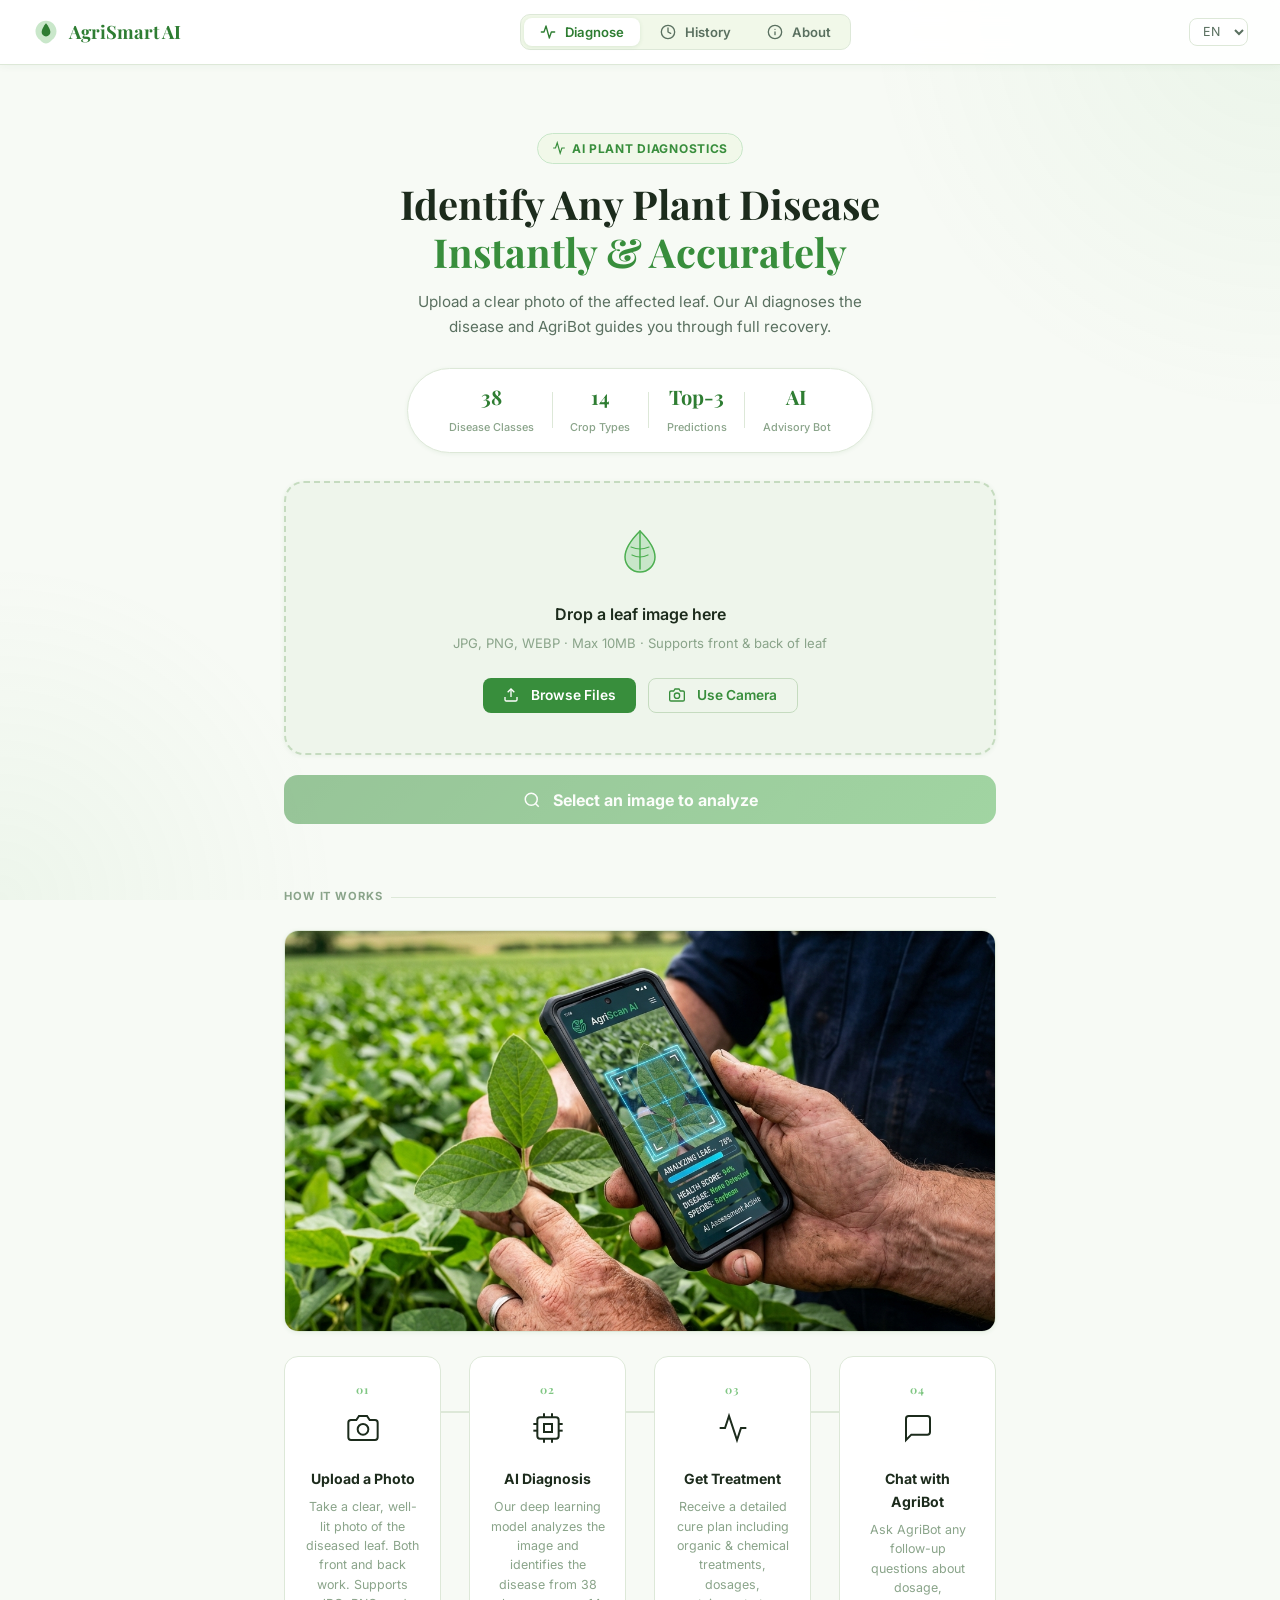
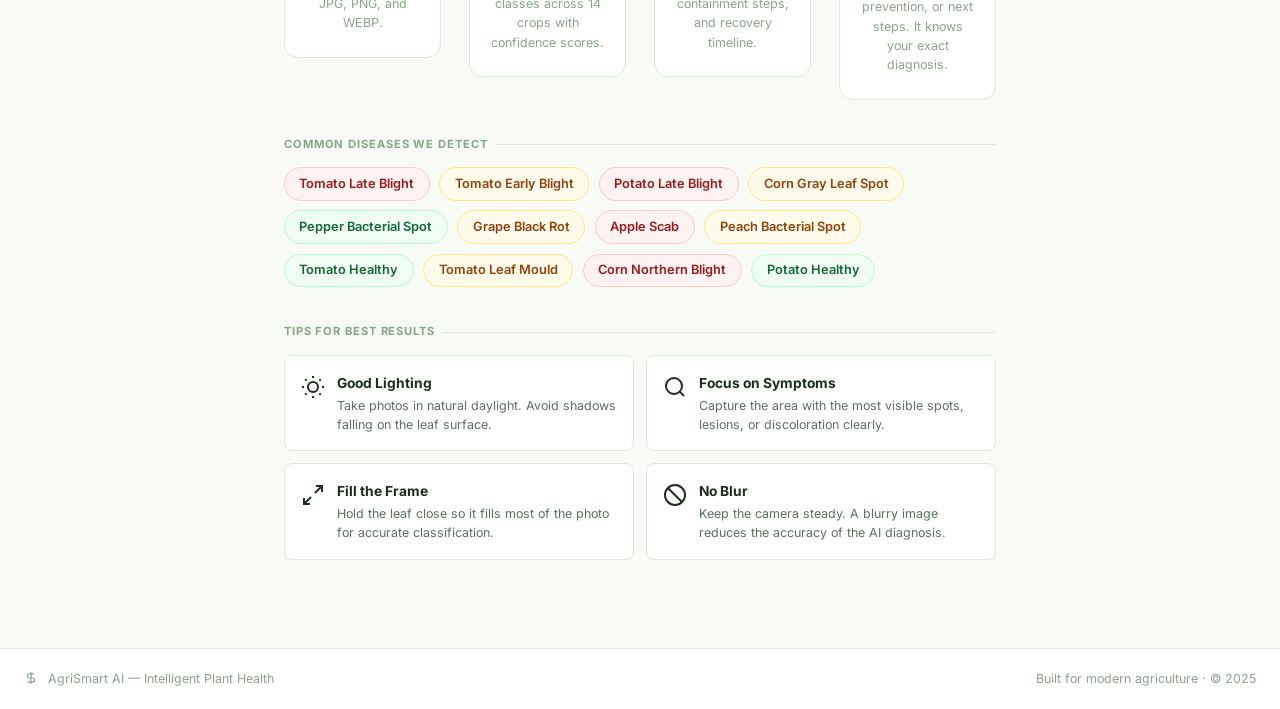
==== frontend/index.html @ 064ee5b6 "feat: migrate AI provider to Groq and restructure backend" ====
<!DOCTYPE html>
<!-- AgriSmart AI v4.0 - Enterprise Edition -->
<html lang="en">
<head>
    <meta charset="UTF-8">
    <meta name="viewport" content="width=device-width, initial-scale=1.0">
    <title>AgriSmart AI — Plant Disease Detection</title>
    <meta name="description" content="AI-powered plant disease detection. Upload a leaf image to instantly identify diseases and get expert treatment advice from AgriBot.">
    <link rel="preconnect" href="https://fonts.googleapis.com">
    <link href="https://fonts.googleapis.com/css2?family=Inter:wght@300;400;500;600;700;800&family=Playfair+Display:wght@600;700;800&display=swap" rel="stylesheet">
    <link rel="stylesheet" href="css/style.css">
</head>
<body>

<!-- NAVBAR -->
<nav class="navbar">
    <a href="#" class="nav-logo">
        <svg width="28" height="28" viewBox="0 0 32 32" fill="none"><path d="M16 3C9.4 3 4 8.4 4 15c0 4.2 2.1 7.9 5.3 10.2C10.5 26.3 12.1 29 16 29s5.5-2.7 6.7-3.8C25.9 22.9 28 19.2 28 15c0-6.6-5.4-12-12-12z" fill="#4caf50" opacity=".3"/><path d="M16 6c-2.5 3-5 7-5 10a5 5 0 0 0 10 0c0-3-2.5-7-5-10z" fill="#2e7d32"/></svg>
        <span>AgriSmart AI</span>
    </a>
    <div class="nav-tabs">
        <button class="nav-tab active" data-tab="diagnose">
            <svg width="16" height="16" viewBox="0 0 24 24" fill="none" stroke="currentColor" stroke-width="2" stroke-linecap="round" stroke-linejoin="round"><path d="M2 12h4l3-9 5 18 3-9h5"/></svg>
            Diagnose
        </button>
        <button class="nav-tab" data-tab="history">
            <svg width="16" height="16" viewBox="0 0 24 24" fill="none" stroke="currentColor" stroke-width="2" stroke-linecap="round" stroke-linejoin="round"><circle cx="12" cy="12" r="10"/><polyline points="12 6 12 12 16 14"/></svg>
            History
        </button>
        <button class="nav-tab" data-tab="about">
            <svg width="16" height="16" viewBox="0 0 24 24" fill="none" stroke="currentColor" stroke-width="2" stroke-linecap="round" stroke-linejoin="round"><circle cx="12" cy="12" r="10"/><line x1="12" y1="16" x2="12" y2="12"/><line x1="12" y1="8" x2="12.01" y2="8"/></svg>
            About
        </button>
    </div>
    <div class="nav-right">
        <select id="languageSelect" class="lang-select" title="Language">
            <option value="en">EN</option>
            <option value="hi">HI</option>
            <option value="mr">MR</option>
            <option value="ta">TA</option>
            <option value="te">TE</option>
            <option value="kn">KN</option>
            <option value="gu">GU</option>
        </select>
    </div>
</nav>

<!-- CRITICAL ALERT BANNER -->
<div class="critical-banner" id="urgentBanner" style="display:none;">
    <div class="critical-banner-inner">
        <svg class="critical-icon" width="20" height="20" viewBox="0 0 24 24" fill="none" stroke="currentColor" stroke-width="2"><path d="M10.29 3.86L1.82 18a2 2 0 0 0 1.71 3h16.94a2 2 0 0 0 1.71-3L13.71 3.86a2 2 0 0 0-3.42 0z"/><line x1="12" y1="9" x2="12" y2="13"/><line x1="12" y1="17" x2="12.01" y2="17"/></svg>
        <div>
            <strong>Critical Disease Detected</strong>
            <span id="urgentBannerText">Immediate action required within 24–48 hours.</span>
        </div>
        <button onclick="document.getElementById('urgentBanner').style.display='none'">
            <svg width="16" height="16" viewBox="0 0 24 24" fill="none" stroke="currentColor" stroke-width="2"><line x1="18" y1="6" x2="6" y2="18"/><line x1="6" y1="6" x2="18" y2="18"/></svg>
        </button>
    </div>
</div>

<main class="main-content">

    <!-- ======================================================= -->
    <!-- TAB: DIAGNOSE                                           -->
    <!-- ======================================================= -->
    <section class="tab-section active" id="tab-diagnose">

        <!-- HERO -->
        <div class="hero-section">
            <div class="hero-badge">
                <svg width="14" height="14" viewBox="0 0 24 24" fill="none" stroke="currentColor" stroke-width="2"><path d="M2 12h4l3-9 5 18 3-9h5"/></svg>
                AI Plant Diagnostics
            </div>
            <h1 class="hero-title">Identify Any Plant Disease<br><span class="hero-accent">Instantly & Accurately</span></h1>
            <p class="hero-sub">Upload a clear photo of the affected leaf. Our AI diagnoses the disease and AgriBot guides you through full recovery.</p>
            <!-- Stat Pills -->
            <div class="stat-pills">
                <div class="stat-pill"><span class="stat-pill-num">38</span><span class="stat-pill-lbl">Disease Classes</span></div>
                <div class="stat-pill-div"></div>
                <div class="stat-pill"><span class="stat-pill-num">14</span><span class="stat-pill-lbl">Crop Types</span></div>
                <div class="stat-pill-div"></div>
                <div class="stat-pill"><span class="stat-pill-num">Top‑3</span><span class="stat-pill-lbl">Predictions</span></div>
                <div class="stat-pill-div"></div>
                <div class="stat-pill"><span class="stat-pill-num">AI</span><span class="stat-pill-lbl">Advisory Bot</span></div>
            </div>
        </div>

        <!-- UPLOAD CARD -->
        <div class="card upload-card" id="dropZone">
            <div class="upload-zone-inner" id="uploadZoneInner">
                <div class="upload-leaf-icon">
                    <svg width="56" height="56" viewBox="0 0 56 56" fill="none"><path d="M28 8C19 17 13 26 13 34a15 15 0 0 0 30 0C43 26 37 17 28 8z" fill="#c8e6c9" stroke="#4caf50" stroke-width="1.5"/><path d="M28 8v38" stroke="#4caf50" stroke-width="1.5" stroke-linecap="round"/><path d="M19 24c5 2 9 2 9 2" stroke="#4caf50" stroke-width="1.2" stroke-linecap="round"/><path d="M37 24c-5 2-9 2-9 2" stroke="#4caf50" stroke-width="1.2" stroke-linecap="round"/><path d="M20 32c4 2 8 2 8 2" stroke="#4caf50" stroke-width="1.2" stroke-linecap="round"/><path d="M36 32c-4 2-8 2-8 2" stroke="#4caf50" stroke-width="1.2" stroke-linecap="round"/></svg>
                </div>
                <p class="upload-title">Drop a leaf image here</p>
                <p class="upload-sub">JPG, PNG, WEBP · Max 10MB · Supports front & back of leaf</p>
                <div class="upload-btn-row">
                    <button class="btn-primary" onclick="document.getElementById('fileInput').click()">
                        <svg width="16" height="16" viewBox="0 0 24 24" fill="none" stroke="currentColor" stroke-width="2"><path d="M21 15v4a2 2 0 0 1-2 2H5a2 2 0 0 1-2-2v-4"/><polyline points="17 8 12 3 7 8"/><line x1="12" y1="3" x2="12" y2="15"/></svg>
                        Browse Files
                    </button>
                    <button class="btn-outline" id="cameraBtn">
                        <svg width="16" height="16" viewBox="0 0 24 24" fill="none" stroke="currentColor" stroke-width="2"><path d="M23 19a2 2 0 0 1-2 2H3a2 2 0 0 1-2-2V8a2 2 0 0 1 2-2h4l2-3h6l2 3h4a2 2 0 0 1 2 2z"/><circle cx="12" cy="13" r="4"/></svg>
                        Use Camera
                    </button>
                </div>
            </div>
            <input type="file" id="fileInput" accept="image/*" style="display:none">
            <div id="previewContainer" style="display:none">
                <button class="preview-remove" id="clearPreview" title="Remove">
                    <svg width="14" height="14" viewBox="0 0 24 24" fill="none" stroke="currentColor" stroke-width="2"><line x1="18" y1="6" x2="6" y2="18"/><line x1="6" y1="6" x2="18" y2="18"/></svg>
                </button>
                <img id="previewImg" src="" alt="Leaf preview">
            </div>
        </div>

        <!-- ANALYZE BUTTON -->
        <button class="btn-analyze" id="analyzeBtn" disabled>
            <span id="analyzeBtnText">
                <svg width="18" height="18" viewBox="0 0 24 24" fill="none" stroke="currentColor" stroke-width="2" style="margin-right:8px; vertical-align:-3px;"><circle cx="11" cy="11" r="8"/><line x1="21" y1="21" x2="16.65" y2="16.65"/></svg>
                Select an image to analyze
            </span>
        </button>

        <!-- RESULTS (hidden until analysis) -->
        <div id="resultsSection" style="display:none;">
            <div class="card result-card fade-in" id="primaryCard">
                <div class="result-top">
                    <div class="result-meta">
                        <span class="result-crop-tag" id="resultPlant"></span>
                        <h2 class="result-disease" id="resultDisease"></h2>
                    </div>
                    <span class="severity-pill" id="severityBadge"></span>
                </div>
                <div class="confidence-section">
                    <div class="confidence-row">
                        <span class="conf-label">AI Confidence</span>
                        <span class="conf-value" id="confidenceVal"></span>
                    </div>
                    <div class="conf-track"><div class="conf-bar" id="confidenceBar"></div></div>
                </div>
                <div class="info-panels">
                    <div class="info-panel panel-description">
                        <div class="panel-label">
                            <svg width="12" height="12" viewBox="0 0 24 24" fill="none" stroke="currentColor" stroke-width="2"><circle cx="12" cy="12" r="10"/><line x1="12" y1="16" x2="12" y2="12"/><line x1="12" y1="8" x2="12.01" y2="8"/></svg>
                            About This Disease
                        </div>
                        <p id="diseaseDescription"></p>
                    </div>
                    <div class="info-panels-row">
                        <div class="info-panel panel-treatment">
                            <div class="panel-label">
                                <svg width="12" height="12" viewBox="0 0 24 24" fill="none" stroke="currentColor" stroke-width="2"><path d="M22 12h-4l-3 9L9 3l-3 9H2"/></svg>
                                Treatment
                            </div>
                            <p id="diseaseTreatment"></p>
                        </div>
                        <div class="info-panel panel-prevention">
                            <div class="panel-label">
                                <svg width="12" height="12" viewBox="0 0 24 24" fill="none" stroke="currentColor" stroke-width="2"><path d="M12 22s8-4 8-10V5l-8-3-8 3v7c0 6 8 10 8 10z"/></svg>
                                Prevention
                            </div>
                            <p id="diseasePrevention"></p>
                        </div>
                    </div>
                </div>
                <div class="cure-accordion" id="cureDetails" style="display:none;">
                    <button class="cure-accordion-trigger" id="cureDetailsToggle">
                        <span>
                            <svg width="14" height="14" viewBox="0 0 24 24" fill="none" stroke="currentColor" stroke-width="2" style="margin-right:6px; vertical-align:-2px;"><path d="M14 2H6a2 2 0 0 0-2 2v16a2 2 0 0 0 2 2h12a2 2 0 0 0 2-2V8z"/><polyline points="14 2 14 8 20 8"/><line x1="16" y1="13" x2="8" y2="13"/><line x1="16" y1="17" x2="8" y2="17"/><polyline points="10 9 9 9 8 9"/></svg>
                            Full AI Cure Plan
                        </span>
                        <span class="cure-chevron" id="cureChevron">＋</span>
                    </button>
                    <div class="cure-accordion-body" id="cureDetailsBody" style="display:none;">
                        <div class="cure-item" id="cureUrgency"></div>
                        <div class="cure-item" id="cureRecovery"></div>
                        <div class="cure-grid">
                            <div class="cure-item" id="cureOrganic"></div>
                            <div class="cure-item" id="cureChem"></div>
                        </div>
                        <div class="cure-item" id="cureContainment"></div>
                        <div class="cure-prognosis" id="curePrognosis"></div>
                    </div>
                </div>
                <button class="btn-ask-agribot" id="openChatFromResult" style="display:none;">
                    <svg width="16" height="16" viewBox="0 0 24 24" fill="none" stroke="currentColor" stroke-width="2"><path d="M21 15a2 2 0 0 1-2 2H7l-4 4V5a2 2 0 0 1 2-2h14a2 2 0 0 1 2 2z"/></svg>
                    Ask AgriBot about this diagnosis
                </button>
            </div>
            <div class="section-title">Other Possibilities</div>
            <div class="alt-grid" id="altPredictions"></div>
        </div>

        <!-- HOW IT WORKS (shown before results) -->
        <div class="how-it-works" id="howItWorks">
            <div class="section-title">How It Works</div>
            
            <div class="image-showcase">
                <img src="assets/img/leaf_scan.jpg" alt="Scanning a leaf in the field" class="full-width-img" />
            </div>

            <div class="steps-grid">
                <div class="step-card">
                    <div class="step-num">01</div>
                    <div class="step-icon">
                        <svg width="32" height="32" viewBox="0 0 24 24" fill="none" stroke="currentColor" stroke-width="1.5"><path d="M23 19a2 2 0 0 1-2 2H3a2 2 0 0 1-2-2V8a2 2 0 0 1 2-2h4l2-3h6l2 3h4a2 2 0 0 1 2 2z"/><circle cx="12" cy="13" r="4"/></svg>
                    </div>
                    <h3 class="step-title">Upload a Photo</h3>
                    <p class="step-desc">Take a clear, well-lit photo of the diseased leaf. Both front and back work. Supports JPG, PNG, and WEBP.</p>
                </div>
                <div class="step-connector"></div>
                <div class="step-card">
                    <div class="step-num">02</div>
                    <div class="step-icon">
                        <svg width="32" height="32" viewBox="0 0 24 24" fill="none" stroke="currentColor" stroke-width="1.5"><rect x="4" y="4" width="16" height="16" rx="2" ry="2"/><rect x="9" y="9" width="6" height="6"/><line x1="9" y1="1" x2="9" y2="4"/><line x1="15" y1="1" x2="15" y2="4"/><line x1="9" y1="20" x2="9" y2="23"/><line x1="15" y1="20" x2="15" y2="23"/><line x1="20" y1="9" x2="23" y2="9"/><line x1="20" y1="14" x2="23" y2="14"/><line x1="1" y1="9" x2="4" y2="9"/><line x1="1" y1="14" x2="4" y2="14"/></svg>
                    </div>
                    <h3 class="step-title">AI Diagnosis</h3>
                    <p class="step-desc">Our deep learning model analyzes the image and identifies the disease from 38 classes across 14 crops with confidence scores.</p>
                </div>
                <div class="step-connector"></div>
                <div class="step-card">
                    <div class="step-num">03</div>
                    <div class="step-icon">
                        <svg width="32" height="32" viewBox="0 0 24 24" fill="none" stroke="currentColor" stroke-width="1.5"><path d="M22 12h-4l-3 9L9 3l-3 9H2"/></svg>
                    </div>
                    <h3 class="step-title">Get Treatment</h3>
                    <p class="step-desc">Receive a detailed cure plan including organic & chemical treatments, dosages, containment steps, and recovery timeline.</p>
                </div>
                <div class="step-connector"></div>
                <div class="step-card">
                    <div class="step-num">04</div>
                    <div class="step-icon">
                        <svg width="32" height="32" viewBox="0 0 24 24" fill="none" stroke="currentColor" stroke-width="1.5"><path d="M21 15a2 2 0 0 1-2 2H7l-4 4V5a2 2 0 0 1 2-2h14a2 2 0 0 1 2 2z"/></svg>
                    </div>
                    <h3 class="step-title">Chat with AgriBot</h3>
                    <p class="step-desc">Ask AgriBot any follow-up questions about dosage, prevention, or next steps. It knows your exact diagnosis.</p>
                </div>
            </div>
        </div>

        <!-- COMMON DISEASES QUICK REFERENCE -->
        <div class="diseases-section" id="diseasesSection">
            <div class="section-title">Common Diseases We Detect</div>
            <div class="disease-chips">
                <div class="disease-chip chip-high">Tomato Late Blight</div>
                <div class="disease-chip chip-med">Tomato Early Blight</div>
                <div class="disease-chip chip-high">Potato Late Blight</div>
                <div class="disease-chip chip-med">Corn Gray Leaf Spot</div>
                <div class="disease-chip chip-low">Pepper Bacterial Spot</div>
                <div class="disease-chip chip-med">Grape Black Rot</div>
                <div class="disease-chip chip-high">Apple Scab</div>
                <div class="disease-chip chip-med">Peach Bacterial Spot</div>
                <div class="disease-chip chip-low">Tomato Healthy</div>
                <div class="disease-chip chip-med">Tomato Leaf Mould</div>
                <div class="disease-chip chip-high">Corn Northern Blight</div>
                <div class="disease-chip chip-low">Potato Healthy</div>
            </div>
        </div>

        <!-- TIPS -->
        <div class="tips-section" id="tipsSection">
            <div class="section-title">Tips for Best Results</div>
            <div class="tips-grid">
                <div class="tip-card">
                    <span class="tip-icon">
                        <svg width="24" height="24" viewBox="0 0 24 24" fill="none" stroke="currentColor" stroke-width="2"><circle cx="12" cy="12" r="5"/><line x1="12" y1="1" x2="12" y2="3"/><line x1="12" y1="21" x2="12" y2="23"/><line x1="4.22" y1="4.22" x2="5.64" y2="5.64"/><line x1="18.36" y1="18.36" x2="19.78" y2="19.78"/><line x1="1" y1="12" x2="3" y2="12"/><line x1="21" y1="12" x2="23" y2="12"/><line x1="4.22" y1="19.78" x2="5.64" y2="18.36"/><line x1="18.36" y1="5.64" x2="19.78" y2="4.22"/></svg>
                    </span>
                    <div>
                        <strong>Good Lighting</strong>
                        <p>Take photos in natural daylight. Avoid shadows falling on the leaf surface.</p>
                    </div>
                </div>
                <div class="tip-card">
                    <span class="tip-icon">
                        <svg width="24" height="24" viewBox="0 0 24 24" fill="none" stroke="currentColor" stroke-width="2"><circle cx="11" cy="11" r="8"/><line x1="21" y1="21" x2="16.65" y2="16.65"/></svg>
                    </span>
                    <div>
                        <strong>Focus on Symptoms</strong>
                        <p>Capture the area with the most visible spots, lesions, or discoloration clearly.</p>
                    </div>
                </div>
                <div class="tip-card">
                    <span class="tip-icon">
                        <svg width="24" height="24" viewBox="0 0 24 24" fill="none" stroke="currentColor" stroke-width="2"><polyline points="15 3 21 3 21 9"/><polyline points="9 21 3 21 3 15"/><line x1="21" y1="3" x2="14" y2="10"/><line x1="3" y1="21" x2="10" y2="14"/></svg>
                    </span>
                    <div>
                        <strong>Fill the Frame</strong>
                        <p>Hold the leaf close so it fills most of the photo for accurate classification.</p>
                    </div>
                </div>
                <div class="tip-card">
                    <span class="tip-icon">
                        <svg width="24" height="24" viewBox="0 0 24 24" fill="none" stroke="currentColor" stroke-width="2"><circle cx="12" cy="12" r="10"/><line x1="4.93" y1="4.93" x2="19.07" y2="19.07"/></svg>
                    </span>
                    <div>
                        <strong>No Blur</strong>
                        <p>Keep the camera steady. A blurry image reduces the accuracy of the AI diagnosis.</p>
                    </div>
                </div>
            </div>
        </div>

    </section>

    <!-- ======================================================= -->
    <!-- TAB: HISTORY                                            -->
    <!-- ======================================================= -->
    <section class="tab-section" id="tab-history">
        <div class="hero-section" style="padding-bottom:0.5rem; text-align:left;">
            <h2 class="section-heading">
                <svg width="24" height="24" viewBox="0 0 24 24" fill="none" stroke="currentColor" stroke-width="2" style="margin-right:8px; vertical-align:-3px;"><circle cx="12" cy="12" r="10"/><polyline points="12 6 12 12 16 14"/></svg>
                Scan History
            </h2>
            <p class="hero-sub" style="text-align:left;">Your leaf diagnoses from this session are saved here.</p>
        </div>
        <div class="history-stats" id="historyStats" style="display:none;">
            <div class="hstat"><span id="hstatTotal">0</span><small>Total Scans</small></div>
            <div class="hstat"><span id="hstatHealthy">0</span><small>Healthy</small></div>
            <div class="hstat"><span id="hstatInfected">0</span><small>Infected</small></div>
        </div>
        <div class="history-grid" id="historyGrid">
            <div class="history-empty">
                <div class="history-empty-icon">
                    <svg width="48" height="48" viewBox="0 0 24 24" fill="none" stroke="currentColor" stroke-width="1.5"><path d="M22 19a2 2 0 0 1-2 2H4a2 2 0 0 1-2-2V5a2 2 0 0 1 2-2h5l2 3h9a2 2 0 0 1 2 2z"/></svg>
                </div>
                <h3>No scans yet</h3>
                <p>Go to <strong>Diagnose</strong> and analyze your first leaf to see results here.</p>
                <button class="btn-primary" onclick="document.querySelector('[data-tab=diagnose]').click()" style="margin-top:1rem;">Start Diagnosing →</button>
            </div>
        </div>
    </section>

    <!-- ======================================================= -->
    <!-- TAB: ABOUT                                              -->
    <!-- ======================================================= -->
    <section class="tab-section" id="tab-about">
        
        <div class="about-header-img" style="border-radius:var(--radius); overflow:hidden; margin-bottom: 2rem;">
            <img src="assets/img/hero_farm.jpg" alt="Lush green farm at sunrise" style="width:100%; max-height:280px; object-fit:cover; display:block;" />
        </div>

        <div class="about-hero">
            <div class="about-hero-badge">AgriSmart AI Technology</div>
            <h2 class="about-hero-title">Built for Farmers.<br>Powered by Deep Learning.</h2>
            <p class="about-hero-sub">AgriSmart AI brings enterprise-grade crop diagnostics to every farmer's pocket — completely free and available in 7 languages.</p>
        </div>

        <div class="about-features-grid">
            <div class="card about-feat-card">
                <div class="about-feat-icon" style="background:#e8f5e9; color:#2e7d32;">
                    <svg width="24" height="24" viewBox="0 0 24 24" fill="none" stroke="currentColor" stroke-width="2"><rect x="4" y="4" width="16" height="16" rx="2" ry="2"/><rect x="9" y="9" width="6" height="6"/><line x1="9" y1="1" x2="9" y2="4"/><line x1="15" y1="1" x2="15" y2="4"/><line x1="9" y1="20" x2="9" y2="23"/><line x1="15" y1="20" x2="15" y2="23"/><line x1="20" y1="9" x2="23" y2="9"/><line x1="20" y1="14" x2="23" y2="14"/><line x1="1" y1="9" x2="4" y2="9"/><line x1="1" y1="14" x2="4" y2="14"/></svg>
                </div>
                <h3>Deep Learning Model</h3>
                <p>Our custom-trained computer vision model classifies <strong>38 diseases across 14 crop types</strong> from a single leaf photo with high confidence.</p>
            </div>
            <div class="card about-feat-card">
                <div class="about-feat-icon" style="background:#e3f2fd; color:#1565c0;">
                    <svg width="24" height="24" viewBox="0 0 24 24" fill="none" stroke="currentColor" stroke-width="2"><path d="M21 15a2 2 0 0 1-2 2H7l-4 4V5a2 2 0 0 1 2-2h14a2 2 0 0 1 2 2z"/></svg>
                </div>
                <h3>AgriBot AI Advisor</h3>
                <p>After diagnosis, AgriBot provides contextual follow-up advice — <strong>dosages, recovery timelines</strong>, and organic vs chemical treatments.</p>
            </div>
            <div class="card about-feat-card">
                <div class="about-feat-icon" style="background:#fff8e1; color:#e65100;">
                    <svg width="24" height="24" viewBox="0 0 24 24" fill="none" stroke="currentColor" stroke-width="2"><circle cx="12" cy="12" r="10"/><line x1="2" y1="12" x2="22" y2="12"/><path d="M12 2a15.3 15.3 0 0 1 4 10 15.3 15.3 0 0 1-4 10 15.3 15.3 0 0 1-4-10 15.3 15.3 0 0 1 4-10z"/></svg>
                </div>
                <h3>Multilingual Support</h3>
                <p>Supports <strong>English, Hindi, Marathi, Tamil, Telugu, Kannada, and Gujarati</strong> so every farmer gets advice in their own language.</p>
            </div>
            <div class="card about-feat-card">
                <div class="about-feat-icon" style="background:#fce4ec; color:#b71c1c;">
                    <svg width="24" height="24" viewBox="0 0 24 24" fill="none" stroke="currentColor" stroke-width="2"><polygon points="13 2 3 14 12 14 11 22 21 10 12 10 13 2"/></svg>
                </div>
                <h3>Instant Results</h3>
                <p>Upload a photo and get a <strong>full disease diagnosis with confidence scores</strong> and treatment guidance in seconds — no signup needed.</p>
            </div>
            <div class="card about-feat-card">
                <div class="about-feat-icon" style="background:#f3e5f5; color:#6a1b9a;">
                    <svg width="24" height="24" viewBox="0 0 24 24" fill="none" stroke="currentColor" stroke-width="2"><path d="M14 2H6a2 2 0 0 0-2 2v16a2 2 0 0 0 2 2h12a2 2 0 0 0 2-2V8z"/><polyline points="14 2 14 8 20 8"/><line x1="16" y1="13" x2="8" y2="13"/><line x1="16" y1="17" x2="8" y2="17"/><polyline points="10 9 9 9 8 9"/></svg>
                </div>
                <h3>Full Cure Plans</h3>
                <p>Get <strong>step-by-step treatment plans</strong> including organic remedies, chemical fungicide dosages, containment steps, and recovery prognosis.</p>
            </div>
            <div class="card about-feat-card">
                <div class="about-feat-icon" style="background:#e8f5e9; color:#2e7d32;">
                    <svg width="24" height="24" viewBox="0 0 24 24" fill="none" stroke="currentColor" stroke-width="2"><rect x="3" y="11" width="18" height="11" rx="2" ry="2"/><path d="M7 11V7a5 5 0 0 1 10 0v4"/></svg>
                </div>
                <h3>Privacy First</h3>
                <p>Your images are processed locally on the server and <strong>not stored permanently</strong>. No account or personal data required.</p>
            </div>
        </div>

        <!-- Crops we support -->
        <div class="about-crops">
            <div class="section-title">Supported Crops</div>
            <div class="crop-tags">
                <span class="crop-tag">Tomato</span>
                <span class="crop-tag">Potato</span>
                <span class="crop-tag">Corn (Maize)</span>
                <span class="crop-tag">Apple</span>
                <span class="crop-tag">Grape</span>
                <span class="crop-tag">Peach</span>
                <span class="crop-tag">Pepper</span>
                <span class="crop-tag">Blueberry</span>
                <span class="crop-tag">Cherry</span>
                <span class="crop-tag">Soybean</span>
                <span class="crop-tag">Squash</span>
                <span class="crop-tag">Strawberry</span>
                <span class="crop-tag">Orange</span>
            </div>
        </div>

        <!-- Disclaimer -->
        <div class="disclaimer-card">
            <div class="disclaimer-icon">
                <svg width="24" height="24" viewBox="0 0 24 24" fill="none" stroke="currentColor" stroke-width="2"><path d="M10.29 3.86L1.82 18a2 2 0 0 0 1.71 3h16.94a2 2 0 0 0 1.71-3L13.71 3.86a2 2 0 0 0-3.42 0z"/><line x1="12" y1="9" x2="12" y2="13"/><line x1="12" y1="17" x2="12.01" y2="17"/></svg>
            </div>
            <div>
                <strong>Important Disclaimer</strong>
                <p>AgriSmart AI is an AI-assisted diagnostic tool and should be used as a <em>first-level guide</em>. For critical crop loss situations, always consult your local Agriculture Extension Officer or Krishi Vigyan Kendra (KVK).</p>
            </div>
        </div>

    </section>

</main>

<!-- FOOTER -->
<footer class="footer">
    <span>
        <svg width="14" height="14" viewBox="0 0 24 24" fill="none" stroke="currentColor" stroke-width="2" style="margin-right:6px; vertical-align:-2px;"><path d="M12 2v20M17 5H9.5a3.5 3.5 0 0 0 0 7h5a3.5 3.5 0 0 1 0 7H6"/></svg>
        AgriSmart AI — Intelligent Plant Health
    </span>
    <span>Built for modern agriculture · &copy; 2025</span>
</footer>

<!-- CAMERA MODAL -->
<div class="modal-backdrop" id="cameraModal">
    <div class="modal-box">
        <div class="modal-header">
            <span>
                <svg width="16" height="16" viewBox="0 0 24 24" fill="none" stroke="currentColor" stroke-width="2" style="margin-right:6px; vertical-align:-3px;"><path d="M23 19a2 2 0 0 1-2 2H3a2 2 0 0 1-2-2V8a2 2 0 0 1 2-2h4l2-3h6l2 3h4a2 2 0 0 1 2 2z"/><circle cx="12" cy="13" r="4"/></svg>
                Capture Leaf
            </span>
            <button class="modal-close-btn" id="closeCamera">
                <svg width="16" height="16" viewBox="0 0 24 24" fill="none" stroke="currentColor" stroke-width="2"><line x1="18" y1="6" x2="6" y2="18"/><line x1="6" y1="6" x2="18" y2="18"/></svg>
            </button>
        </div>
        <video id="cameraVideo" autoplay playsinline></video>
        <canvas id="cameraCanvas" style="display:none;"></canvas>
        <div class="modal-footer">
            <button class="btn-primary" id="captureBtn" style="flex:1; justify-content:center;">
                <svg width="16" height="16" viewBox="0 0 24 24" fill="none" stroke="currentColor" stroke-width="2" style="margin-right:6px; vertical-align:-3px;"><circle cx="12" cy="13" r="4"/></svg>
                Capture
            </button>
            <button class="btn-outline" id="closeCameraBtn">Cancel</button>
        </div>
    </div>
</div>

<!-- CHAT FAB -->
<button class="chat-fab" id="chatBubble" title="AgriBot" style="display:none;">
    <svg width="24" height="24" viewBox="0 0 24 24" fill="none" stroke="currentColor" stroke-width="2"><path d="M21 15a2 2 0 0 1-2 2H7l-4 4V5a2 2 0 0 1 2-2h14a2 2 0 0 1 2 2z"/></svg>
</button>

<!-- CHAT PANEL -->
<div class="chat-panel" id="chatPanel">
    <div class="chat-header">
        <div class="chat-header-info">
            <div class="chat-avatar">
                <svg width="16" height="16" viewBox="0 0 24 24" fill="none" stroke="currentColor" stroke-width="2"><path d="M12 2a10 10 0 0 1 10 10c0 5.52-4.48 10-10 10S2 17.52 2 12 6.48 2 12 2z"/><path d="M8 14s1.5 2 4 2 4-2 4-2"/><line x1="9" y1="9" x2="9.01" y2="9"/><line x1="15" y1="9" x2="15.01" y2="9"/></svg>
            </div>
            <div>
                <div class="chat-name">AgriBot</div>
                <div class="chat-subtitle">AI-Powered Advisory · <span id="chatContextLabel">Analyze a leaf first</span></div>
            </div>
        </div>
        <button class="chat-close" id="chatCloseBtn">
            <svg width="16" height="16" viewBox="0 0 24 24" fill="none" stroke="currentColor" stroke-width="2"><line x1="18" y1="6" x2="6" y2="18"/><line x1="6" y1="6" x2="18" y2="18"/></svg>
        </button>
    </div>
    <div class="chat-messages" id="chatMessages">
        <div class="chat-msg bot">
            <div class="chat-bubble-msg">
                Hi! I'm <strong>AgriBot</strong>. Once you analyze a leaf, I can answer all your follow-up questions about the disease, treatment, and prevention.
            </div>
        </div>
    </div>
    <div class="chat-footer">
        <input type="text" id="chatInput" class="chat-input" placeholder="Ask about dosage, recovery, prevention..." />
        <button class="chat-send" id="chatSendBtn">
            <svg width="16" height="16" viewBox="0 0 24 24" fill="none" stroke="currentColor" stroke-width="2"><line x1="22" y1="2" x2="11" y2="13"/><polygon points="22 2 15 22 11 13 2 9 22 2"/></svg>
        </button>
    </div>
</div>

<!-- SCRIPTS -->
<script src="js/state.js"></script>
<script src="js/tabs.js"></script>
<script src="js/ui.js"></script>
<script src="js/history.js"></script>
<script src="js/camera.js"></script>
<script src="js/api.js"></script>
<script src="js/chat.js"></script>
<script src="js/app.js"></script>
</body>
</html>
---- frontend/css/style.css ----
/* ==========================================================================
   AgriSmart AI - Main Stylesheet
   Combines Variables, Layout & Component Styles
   ========================================================================== */

@import url('variables.css');
@import url('layout.css');
@import url('components.css');
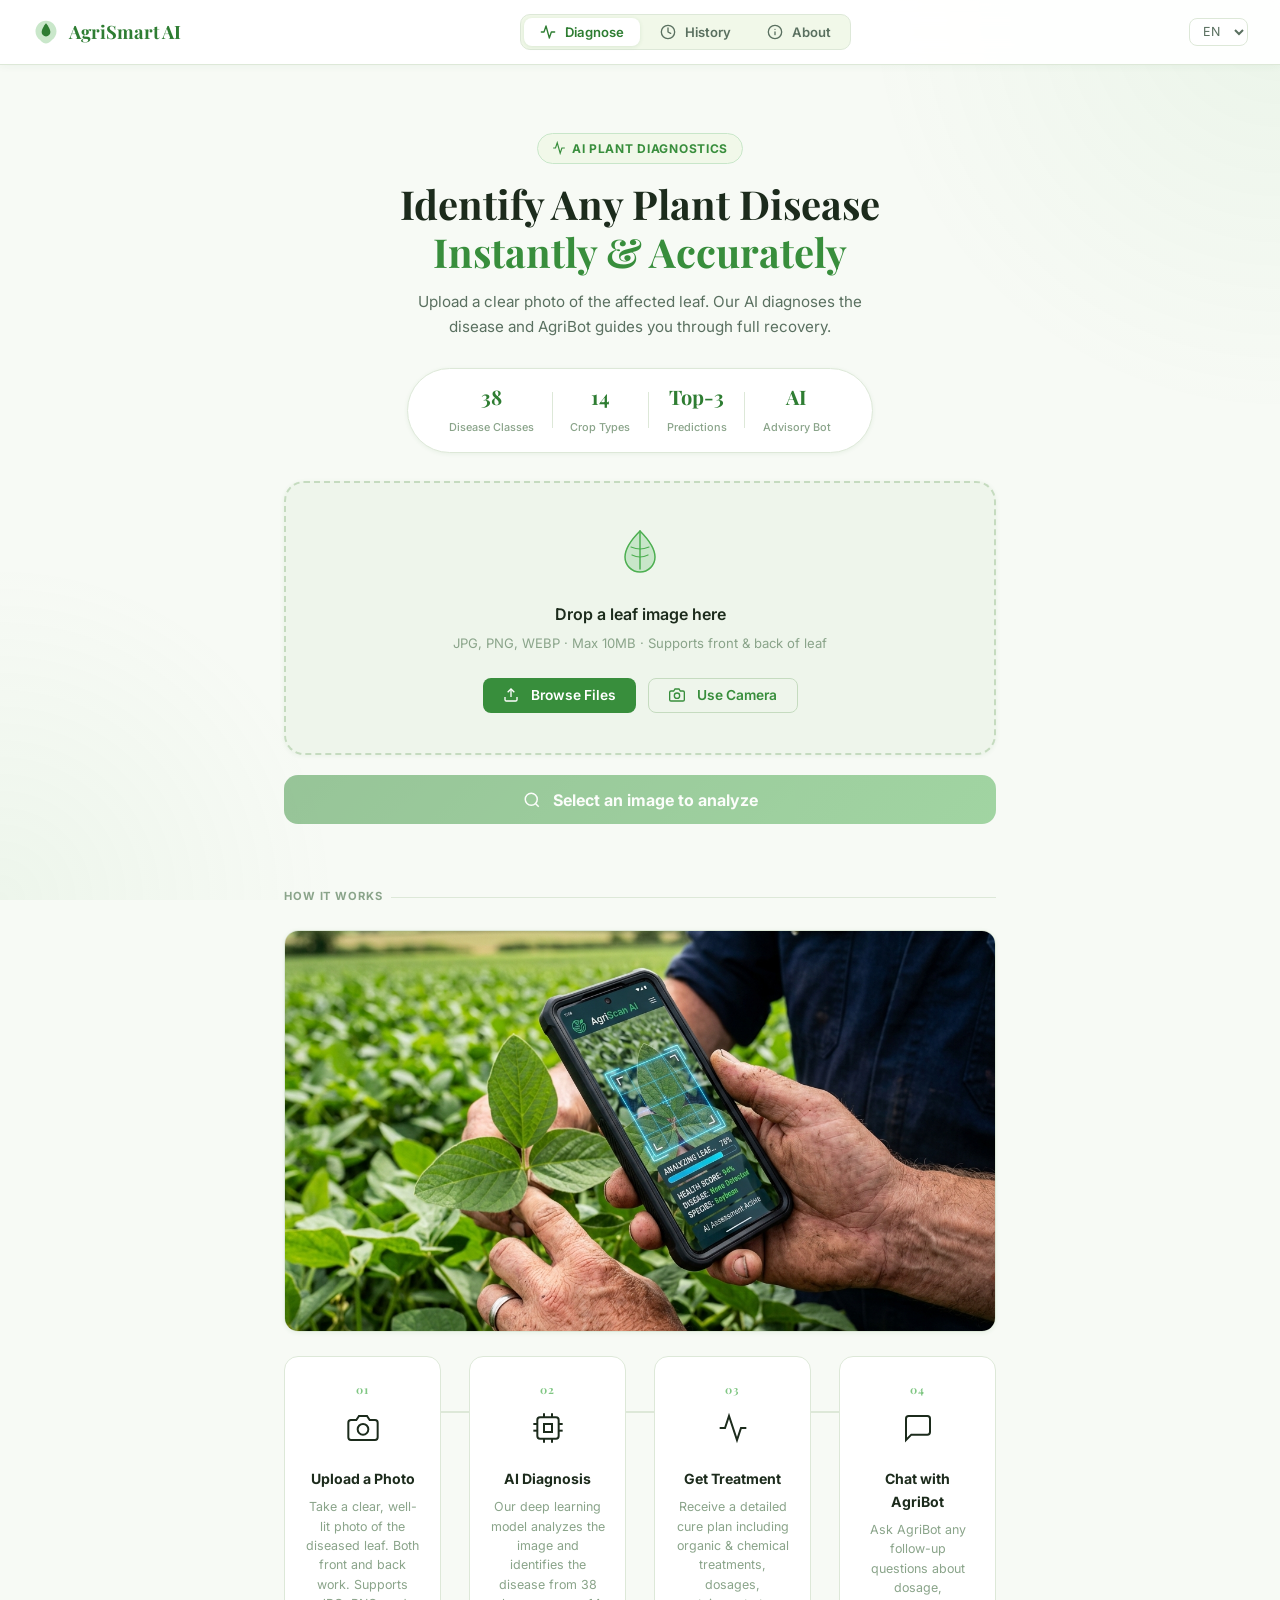
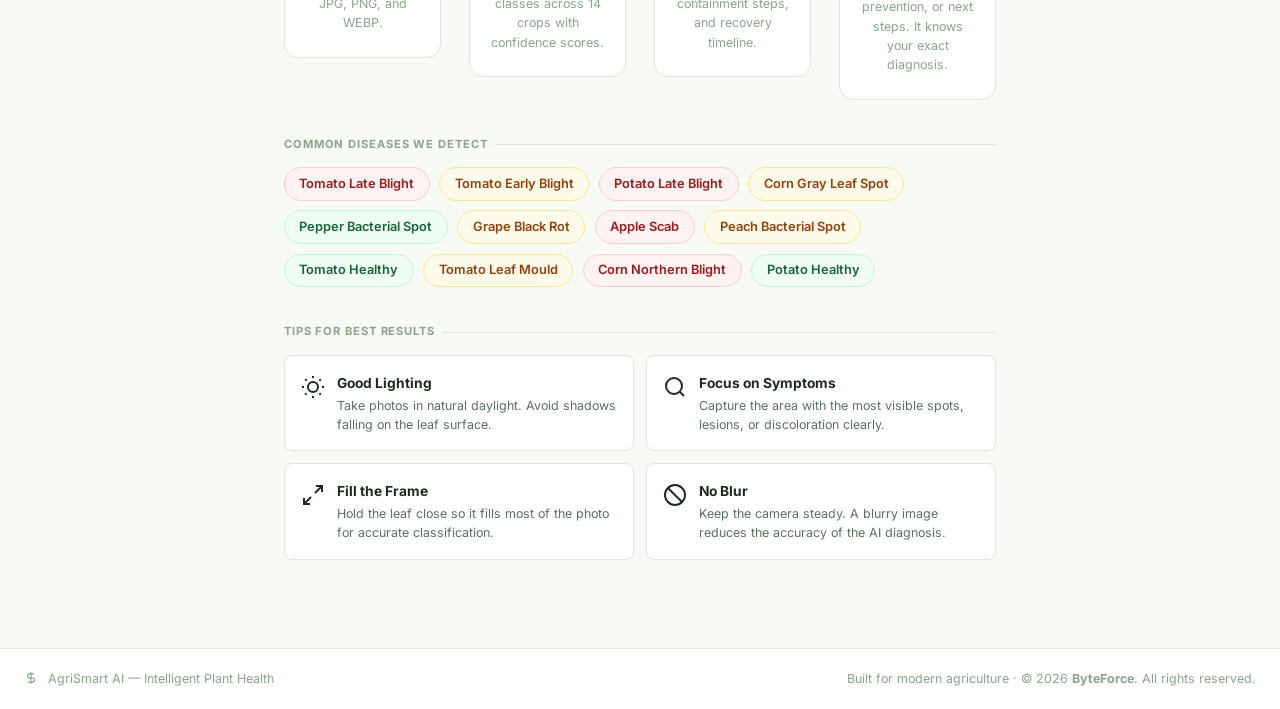
==== commit 23ab40be: "Update footer to add ByteForce copyright" ====
--- a/frontend/index.html
+++ b/frontend/index.html
@@ -432,7 +432,7 @@
         <svg width="14" height="14" viewBox="0 0 24 24" fill="none" stroke="currentColor" stroke-width="2" style="margin-right:6px; vertical-align:-2px;"><path d="M12 2v20M17 5H9.5a3.5 3.5 0 0 0 0 7h5a3.5 3.5 0 0 1 0 7H6"/></svg>
         AgriSmart AI — Intelligent Plant Health
     </span>
-    <span>Built for modern agriculture · &copy; 2025</span>
+    <span>Built for modern agriculture · &copy; 2026 <strong>ByteForce</strong>. All rights reserved.</span>
 </footer>
 
 <!-- CAMERA MODAL -->
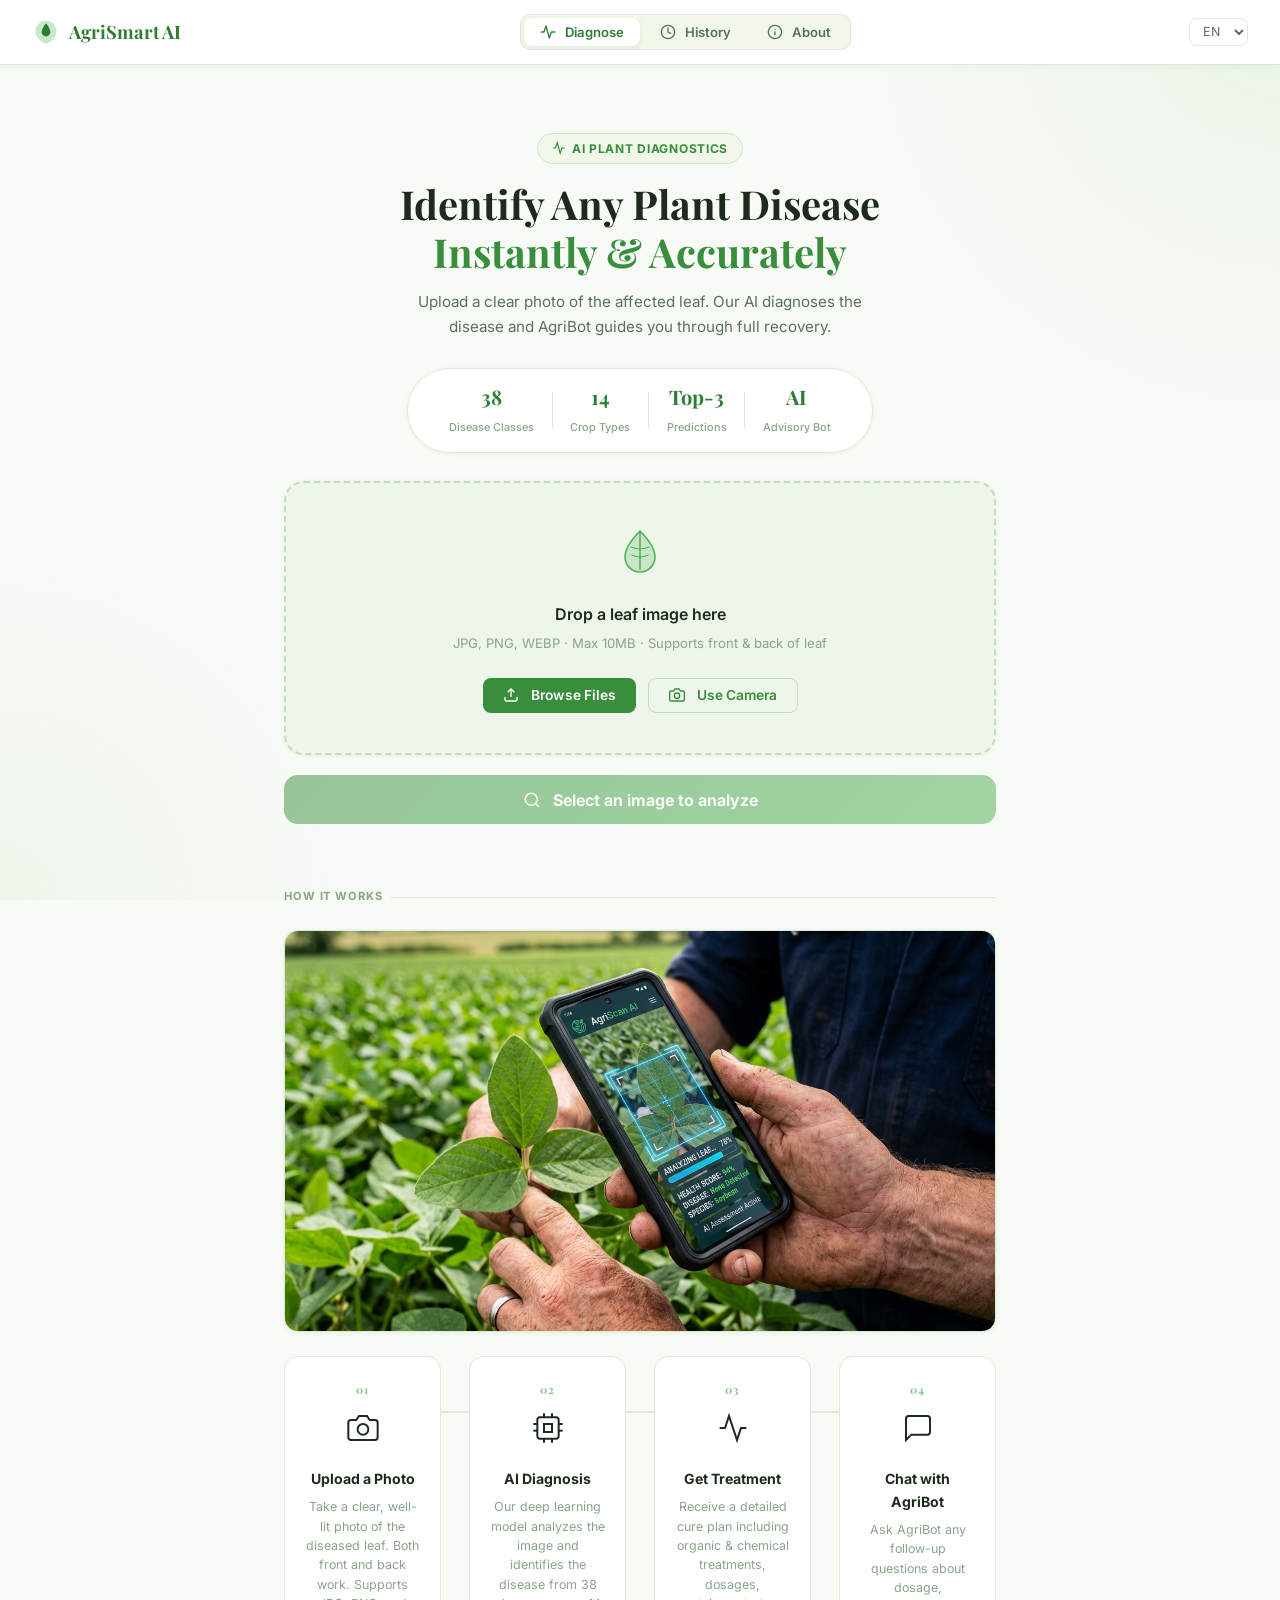
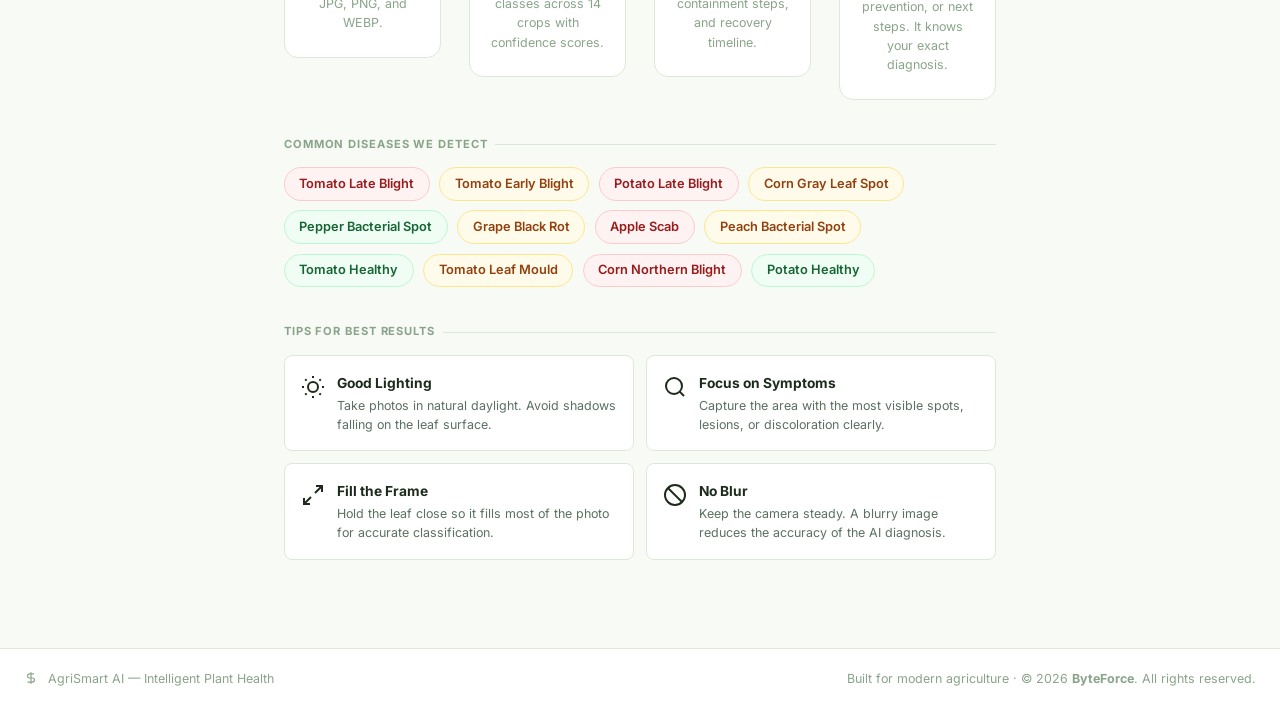
==== commit a8615d92: "Fix DB dictionary insertion error and improve frontend Markdown rendering" ====
--- a/frontend/index.html
+++ b/frontend/index.html
@@ -496,6 +496,7 @@
 </div>
 
 <!-- SCRIPTS -->
+<script src="https://cdn.jsdelivr.net/npm/marked/marked.min.js"></script>
 <script src="js/state.js"></script>
 <script src="js/tabs.js"></script>
 <script src="js/ui.js"></script>
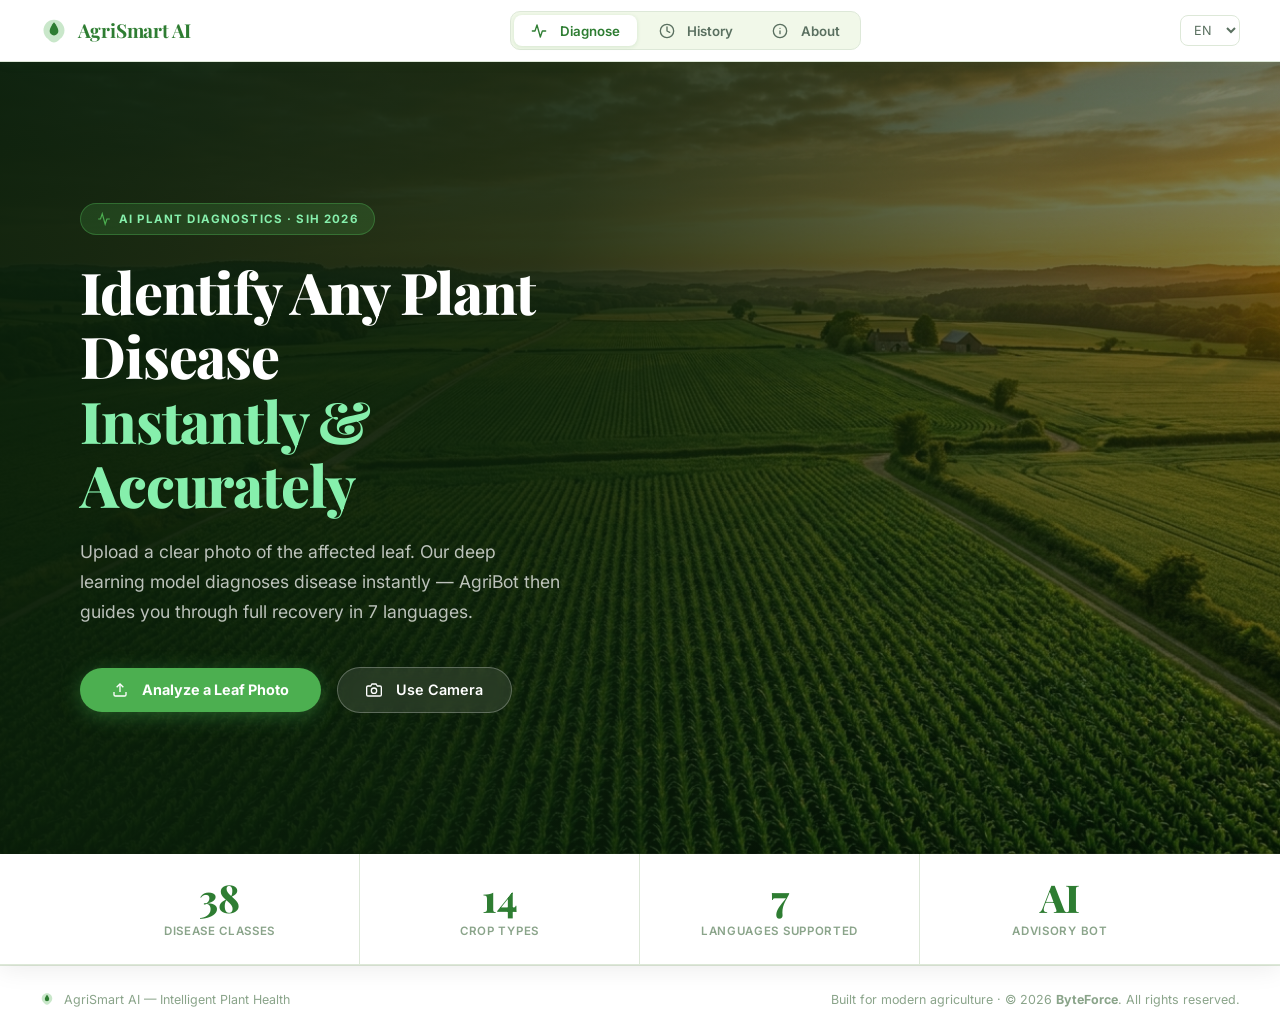
==== commit ea734501: "UX Overhaul: Auto-analyze workflow, edge-to-edge layout, and premium seamless component styling" ====
--- a/frontend/index.html
+++ b/frontend/index.html
@@ -19,15 +19,15 @@
         <span>AgriSmart AI</span>
     </a>
     <div class="nav-tabs">
-        <button class="nav-tab active" data-tab="diagnose">
+        <button class="nav-tab active" data-tab="diagnose" data-i18n="nav_diagnose">
             <svg width="16" height="16" viewBox="0 0 24 24" fill="none" stroke="currentColor" stroke-width="2" stroke-linecap="round" stroke-linejoin="round"><path d="M2 12h4l3-9 5 18 3-9h5"/></svg>
             Diagnose
         </button>
-        <button class="nav-tab" data-tab="history">
+        <button class="nav-tab" data-tab="history" data-i18n="nav_history">
             <svg width="16" height="16" viewBox="0 0 24 24" fill="none" stroke="currentColor" stroke-width="2" stroke-linecap="round" stroke-linejoin="round"><circle cx="12" cy="12" r="10"/><polyline points="12 6 12 12 16 14"/></svg>
             History
         </button>
-        <button class="nav-tab" data-tab="about">
+        <button class="nav-tab" data-tab="about" data-i18n="nav_about">
             <svg width="16" height="16" viewBox="0 0 24 24" fill="none" stroke="currentColor" stroke-width="2" stroke-linecap="round" stroke-linejoin="round"><circle cx="12" cy="12" r="10"/><line x1="12" y1="16" x2="12" y2="12"/><line x1="12" y1="8" x2="12.01" y2="8"/></svg>
             About
         </button>
@@ -66,71 +66,125 @@
     <!-- ======================================================= -->
     <section class="tab-section active" id="tab-diagnose">
 
-        <!-- HERO -->
-        <div class="hero-section">
-            <div class="hero-badge">
-                <svg width="14" height="14" viewBox="0 0 24 24" fill="none" stroke="currentColor" stroke-width="2"><path d="M2 12h4l3-9 5 18 3-9h5"/></svg>
-                AI Plant Diagnostics
-            </div>
-            <h1 class="hero-title">Identify Any Plant Disease<br><span class="hero-accent">Instantly & Accurately</span></h1>
-            <p class="hero-sub">Upload a clear photo of the affected leaf. Our AI diagnoses the disease and AgriBot guides you through full recovery.</p>
-            <!-- Stat Pills -->
-            <div class="stat-pills">
-                <div class="stat-pill"><span class="stat-pill-num">38</span><span class="stat-pill-lbl">Disease Classes</span></div>
-                <div class="stat-pill-div"></div>
-                <div class="stat-pill"><span class="stat-pill-num">14</span><span class="stat-pill-lbl">Crop Types</span></div>
-                <div class="stat-pill-div"></div>
-                <div class="stat-pill"><span class="stat-pill-num">Top‑3</span><span class="stat-pill-lbl">Predictions</span></div>
-                <div class="stat-pill-div"></div>
-                <div class="stat-pill"><span class="stat-pill-num">AI</span><span class="stat-pill-lbl">Advisory Bot</span></div>
-            </div>
-        </div>
-
-        <!-- UPLOAD CARD -->
-        <div class="card upload-card" id="dropZone">
-            <div class="upload-zone-inner" id="uploadZoneInner">
-                <div class="upload-leaf-icon">
-                    <svg width="56" height="56" viewBox="0 0 56 56" fill="none"><path d="M28 8C19 17 13 26 13 34a15 15 0 0 0 30 0C43 26 37 17 28 8z" fill="#c8e6c9" stroke="#4caf50" stroke-width="1.5"/><path d="M28 8v38" stroke="#4caf50" stroke-width="1.5" stroke-linecap="round"/><path d="M19 24c5 2 9 2 9 2" stroke="#4caf50" stroke-width="1.2" stroke-linecap="round"/><path d="M37 24c-5 2-9 2-9 2" stroke="#4caf50" stroke-width="1.2" stroke-linecap="round"/><path d="M20 32c4 2 8 2 8 2" stroke="#4caf50" stroke-width="1.2" stroke-linecap="round"/><path d="M36 32c-4 2-8 2-8 2" stroke="#4caf50" stroke-width="1.2" stroke-linecap="round"/></svg>
-                </div>
-                <p class="upload-title">Drop a leaf image here</p>
-                <p class="upload-sub">JPG, PNG, WEBP · Max 10MB · Supports front & back of leaf</p>
-                <div class="upload-btn-row">
-                    <button class="btn-primary" onclick="document.getElementById('fileInput').click()">
-                        <svg width="16" height="16" viewBox="0 0 24 24" fill="none" stroke="currentColor" stroke-width="2"><path d="M21 15v4a2 2 0 0 1-2 2H5a2 2 0 0 1-2-2v-4"/><polyline points="17 8 12 3 7 8"/><line x1="12" y1="3" x2="12" y2="15"/></svg>
-                        Browse Files
+        <!-- FULL-BLEED HERO -->
+        <div class="hero-fullbleed">
+            <img class="hero-bg-image" src="assets/img/hero_farm.jpg" alt="Lush farm field">
+            <div class="hero-bg-overlay"></div>
+            <div class="hero-content">
+                <div class="hero-left">
+                    <div class="hero-badge-fullbleed">
+                        <svg width="14" height="14" viewBox="0 0 24 24" fill="none" stroke="currentColor" stroke-width="2"><path d="M2 12h4l3-9 5 18 3-9h5"/></svg>
+                        AI Plant Diagnostics · SIH 2026
+                    </div>
+                    <h1 class="hero-title-fullbleed" data-i18n="hero_title">
+                        Identify Any Plant Disease
+                        <span class="hero-accent">Instantly &amp; Accurately</span>
+                    </h1>
+                    <p class="hero-sub-fullbleed" data-i18n="hero_sub">Upload a clear photo of the affected leaf. Our deep learning model diagnoses disease instantly — AgriBot then guides you through full recovery in 7 languages.</p>
+                    <div class="hero-cta-row">
+                        <button class="btn-hero-primary" onclick="document.getElementById('fileInput').click()">
+                            <svg width="16" height="16" viewBox="0 0 24 24" fill="none" stroke="currentColor" stroke-width="2"><path d="M21 15v4a2 2 0 0 1-2 2H5a2 2 0 0 1-2-2v-4"/><polyline points="17 8 12 3 7 8"/><line x1="12" y1="3" x2="12" y2="15"/></svg>
+                            <span data-i18n="btn_browse">Analyze a Leaf Photo</span>
+                        </button>
+                        <button class="btn-hero-ghost" id="cameraBtn">
+                            <svg width="16" height="16" viewBox="0 0 24 24" fill="none" stroke="currentColor" stroke-width="2"><path d="M23 19a2 2 0 0 1-2 2H3a2 2 0 0 1-2-2V8a2 2 0 0 1 2-2h4l2-3h6l2 3h4a2 2 0 0 1 2 2z"/><circle cx="12" cy="13" r="4"/></svg>
+                            <span data-i18n="btn_camera">Use Camera</span>
+                        </button>
+                    </div>
+                </div>
+                <div class="hero-right">
+                    <!-- Right side is visible on desktop — adds depth via CSS -->
+                </div>
+            </div>
+        </div>
+
+        <!-- STATS BAR -->
+        <div class="hero-stats-bar">
+            <div class="hero-stats-inner">
+                <div class="hero-stat-item">
+                    <span class="hero-stat-num" id="statDiseaseNum">38</span>
+                    <span class="hero-stat-lbl" id="statDiseaseLbl" data-i18n="stat_disease">Disease Classes</span>
+                </div>
+                <div class="hero-stat-item">
+                    <span class="hero-stat-num" id="statCropNum">14</span>
+                    <span class="hero-stat-lbl" id="statCropLbl" data-i18n="stat_crop">Crop Types</span>
+                </div>
+                <div class="hero-stat-item">
+                    <span class="hero-stat-num">7</span>
+                    <span class="hero-stat-lbl">Languages Supported</span>
+                </div>
+                <div class="hero-stat-item">
+                    <span class="hero-stat-num">AI</span>
+                    <span class="hero-stat-lbl" id="statBotLbl" data-i18n="stat_bot">Advisory Chatbot</span>
+                </div>
+            </div>
+        </div>
+
+        <!-- TWO-COLUMN DIAGNOSE LAYOUT (Hidden until upload) -->
+        <div class="diagnose-layout" id="diagnoseLayout" style="display:none;">
+            <!-- LEFT: Upload Panel -->
+            <div class="diagnose-left">
+                <!-- PREVIEW CARD (Hidden until image selected) -->
+                <div id="dropZone" style="display:none; position:relative; overflow:hidden; border-radius:var(--radius-lg); box-shadow:var(--shadow-lg);">
+                    <button class="preview-remove" id="clearPreview" title="Remove" style="position:absolute; top:12px; right:12px; z-index:10; background:rgba(0,0,0,0.6); color:white; border:none; width:32px; height:32px; border-radius:50%; display:flex; align-items:center; justify-content:center; cursor:pointer; backdrop-filter:blur(4px); transition:background 0.2s;">
+                        <svg width="16" height="16" viewBox="0 0 24 24" fill="none" stroke="currentColor" stroke-width="2.5" stroke-linecap="round"><line x1="18" y1="6" x2="6" y2="18"/><line x1="6" y1="6" x2="18" y2="18"/></svg>
                     </button>
-                    <button class="btn-outline" id="cameraBtn">
-                        <svg width="16" height="16" viewBox="0 0 24 24" fill="none" stroke="currentColor" stroke-width="2"><path d="M23 19a2 2 0 0 1-2 2H3a2 2 0 0 1-2-2V8a2 2 0 0 1 2-2h4l2-3h6l2 3h4a2 2 0 0 1 2 2z"/><circle cx="12" cy="13" r="4"/></svg>
-                        Use Camera
-                    </button>
-                </div>
-            </div>
-            <input type="file" id="fileInput" accept="image/*" style="display:none">
-            <div id="previewContainer" style="display:none">
-                <button class="preview-remove" id="clearPreview" title="Remove">
-                    <svg width="14" height="14" viewBox="0 0 24 24" fill="none" stroke="currentColor" stroke-width="2"><line x1="18" y1="6" x2="6" y2="18"/><line x1="6" y1="6" x2="18" y2="18"/></svg>
+                    <img id="previewImg" src="" alt="Leaf preview" style="width:100%; height:auto; aspect-ratio:16/10; object-fit:cover; display:block;">
+                </div>
+                <input type="file" id="fileInput" accept="image/*" style="display:none">
+
+                <!-- ANALYZE BUTTON -->
+                <button class="btn-analyze" id="analyzeBtn" disabled style="margin-top:1rem; width:100%;">
+                    <span id="analyzeBtnText">
+                        <svg width="18" height="18" viewBox="0 0 24 24" fill="none" stroke="currentColor" stroke-width="2" style="margin-right:8px; vertical-align:-3px;"><circle cx="11" cy="11" r="8"/><line x1="21" y1="21" x2="16.65" y2="16.65"/></svg>
+                        Select an image to analyze
+                    </span>
                 </button>
-                <img id="previewImg" src="" alt="Leaf preview">
-            </div>
-        </div>
-
-        <!-- ANALYZE BUTTON -->
-        <button class="btn-analyze" id="analyzeBtn" disabled>
-            <span id="analyzeBtnText">
-                <svg width="18" height="18" viewBox="0 0 24 24" fill="none" stroke="currentColor" stroke-width="2" style="margin-right:8px; vertical-align:-3px;"><circle cx="11" cy="11" r="8"/><line x1="21" y1="21" x2="16.65" y2="16.65"/></svg>
-                Select an image to analyze
-            </span>
-        </button>
-
-        <!-- RESULTS (hidden until analysis) -->
-        <div id="resultsSection" style="display:none;">
-            <div class="card result-card fade-in" id="primaryCard">
+
+                <!-- Tips card on left panel -->
+                <div style="margin-top:2rem; padding:0 0.5rem;">
+                    <div style="font-size:0.72rem; font-weight:700; text-transform:uppercase; letter-spacing:0.06em; color:var(--green-700); margin-bottom:0.75rem;">📷 Photo Tips</div>
+                    <ul style="list-style:none; display:flex; flex-direction:column; gap:0.5rem;">
+                        <li style="font-size:0.8rem; color:var(--text-muted); display:flex; gap:0.5rem;">
+                            <span style="color:var(--green-500); flex-shrink:0;">✓</span> Shoot in good natural lighting
+                        </li>
+                        <li style="font-size:0.8rem; color:var(--text-muted); display:flex; gap:0.5rem;">
+                            <span style="color:var(--green-500); flex-shrink:0;">✓</span> Fill the frame with the leaf
+                        </li>
+                        <li style="font-size:0.8rem; color:var(--text-muted); display:flex; gap:0.5rem;">
+                            <span style="color:var(--green-500); flex-shrink:0;">✓</span> Show the diseased area clearly
+                        </li>
+                        <li style="font-size:0.8rem; color:var(--text-muted); display:flex; gap:0.5rem;">
+                            <span style="color:var(--amber); flex-shrink:0;">✗</span> Avoid blurry or dark photos
+                        </li>
+                    </ul>
+                </div>
+            </div>
+
+            <!-- RIGHT: Results Panel -->
+            <div class="diagnose-right">
+                
+                <div id="analyzeLoader" style="display:none; height:100%; min-height:400px; flex-direction:column; align-items:center; justify-content:center; border: 2px dashed var(--border); border-radius: var(--radius-lg); background: var(--bg-soft);">
+                    <div class="spinner" style="width:40px; height:40px; border-width:4px; margin-bottom: 1rem; border-color: var(--green-200); border-top-color: var(--green-600);"></div>
+                    <div style="font-family:'Playfair Display',serif; font-size:1.5rem; color:var(--green-800); font-weight:700;">Analyzing Leaf...</div>
+                    <p style="color:var(--text-soft); font-size:0.9rem;">Our AI is identifying diseases across 14 crops.</p>
+                </div>
+
+                <!-- RESULTS (hidden until analysis) -->
+                <div id="resultsSection" style="display:none;">
+
+
+
+            <div class="result-card fade-in" id="primaryCard">
                 <div class="result-top">
                     <div class="result-meta">
                         <span class="result-crop-tag" id="resultPlant"></span>
                         <h2 class="result-disease" id="resultDisease"></h2>
                     </div>
-                    <span class="severity-pill" id="severityBadge"></span>
+                    <div style="display:flex; flex-direction:column; gap:5px; align-items:flex-end;">
+                        <span class="severity-pill" id="severityBadge"></span>
+                        <span class="severity-pill" id="sustainabilityBadge" style="display:none; cursor:pointer;" title="Sustainability Score: Higher is better for the environment."></span>
+                    </div>
                 </div>
                 <div class="confidence-section">
                     <div class="confidence-row">
@@ -143,7 +197,7 @@
                     <div class="info-panel panel-description">
                         <div class="panel-label">
                             <svg width="12" height="12" viewBox="0 0 24 24" fill="none" stroke="currentColor" stroke-width="2"><circle cx="12" cy="12" r="10"/><line x1="12" y1="16" x2="12" y2="12"/><line x1="12" y1="8" x2="12.01" y2="8"/></svg>
-                            About This Disease
+                            <span data-i18n="about_disease">About This Disease</span>
                         </div>
                         <p id="diseaseDescription"></p>
                     </div>
@@ -151,14 +205,15 @@
                         <div class="info-panel panel-treatment">
                             <div class="panel-label">
                                 <svg width="12" height="12" viewBox="0 0 24 24" fill="none" stroke="currentColor" stroke-width="2"><path d="M22 12h-4l-3 9L9 3l-3 9H2"/></svg>
-                                Treatment
+                                <span data-i18n="treatment_title">Treatment</span>
                             </div>
                             <p id="diseaseTreatment"></p>
+                            <div id="weatherAdvice" style="display:none; margin-top:0.75rem; font-size:0.78rem; background:#fffbeb; padding:0.6rem; border-radius:6px; border: 1px solid #fde68a; color: #92400e;"></div>
                         </div>
                         <div class="info-panel panel-prevention">
                             <div class="panel-label">
                                 <svg width="12" height="12" viewBox="0 0 24 24" fill="none" stroke="currentColor" stroke-width="2"><path d="M12 22s8-4 8-10V5l-8-3-8 3v7c0 6 8 10 8 10z"/></svg>
-                                Prevention
+                                <span data-i18n="prevention_title">Prevention</span>
                             </div>
                             <p id="diseasePrevention"></p>
                         </div>
@@ -168,30 +223,62 @@
                     <button class="cure-accordion-trigger" id="cureDetailsToggle">
                         <span>
                             <svg width="14" height="14" viewBox="0 0 24 24" fill="none" stroke="currentColor" stroke-width="2" style="margin-right:6px; vertical-align:-2px;"><path d="M14 2H6a2 2 0 0 0-2 2v16a2 2 0 0 0 2 2h12a2 2 0 0 0 2-2V8z"/><polyline points="14 2 14 8 20 8"/><line x1="16" y1="13" x2="8" y2="13"/><line x1="16" y1="17" x2="8" y2="17"/><polyline points="10 9 9 9 8 9"/></svg>
-                            Full AI Cure Plan
+                            <span data-i18n="full_cure_plan">Full AI Cure Plan</span>
                         </span>
                         <span class="cure-chevron" id="cureChevron">＋</span>
                     </button>
                     <div class="cure-accordion-body" id="cureDetailsBody" style="display:none;">
-                        <div class="cure-item" id="cureUrgency"></div>
-                        <div class="cure-item" id="cureRecovery"></div>
-                        <div class="cure-grid">
-                            <div class="cure-item" id="cureOrganic"></div>
-                            <div class="cure-item" id="cureChem"></div>
+                        
+                        <div style="display:flex; justify-content:flex-end; margin-bottom: 1rem;">
+                            <label class="switch-toggle">
+                                <input type="checkbox" id="techToggleCheckbox">
+                                <span class="slider"></span>
+                                <span class="label-left">Simple</span>
+                                <span class="label-right">Technical</span>
+                            </label>
                         </div>
-                        <div class="cure-item" id="cureContainment"></div>
-                        <div class="cure-prognosis" id="curePrognosis"></div>
-                    </div>
-                </div>
-                <button class="btn-ask-agribot" id="openChatFromResult" style="display:none;">
-                    <svg width="16" height="16" viewBox="0 0 24 24" fill="none" stroke="currentColor" stroke-width="2"><path d="M21 15a2 2 0 0 1-2 2H7l-4 4V5a2 2 0 0 1 2-2h14a2 2 0 0 1 2 2z"/></svg>
-                    Ask AgriBot about this diagnosis
-                </button>
-            </div>
-            <div class="section-title">Other Possibilities</div>
+                        
+                        <div id="simpleViewContainer">
+                            <div class="cure-prognosis" id="curePrognosis" style="border:none; padding:0; margin:0; background:transparent;"></div>
+                        </div>
+
+                        <div id="technicalViewContainer" style="display:none;">
+                            <div class="cure-item" id="cureUrgency"></div>
+                            <div class="cure-item" id="cureRecovery"></div>
+                            <div class="cure-grid">
+                                <div class="cure-item" id="cureOrganic"></div>
+                                <div class="cure-item" id="cureChem"></div>
+                            </div>
+                            <div class="cure-item" id="cureContainment"></div>
+                        </div>
+
+                    </div>
+                </div>
+                <div style="display:flex; gap: 0.5rem; flex-wrap: wrap;">
+                    <button class="btn-ask-agribot" id="openChatFromResult" style="display:none; flex: 1;">
+                        <svg width="16" height="16" viewBox="0 0 24 24" fill="none" stroke="currentColor" stroke-width="2"><path d="M21 15a2 2 0 0 1-2 2H7l-4 4V5a2 2 0 0 1 2-2h14a2 2 0 0 1 2 2z"/></svg>
+                        <span data-i18n="btn_ask_agribot">Ask AgriBot about this diagnosis</span>
+                    </button>
+                    <button class="btn-ask-agribot" id="shareResultBtn" style="display:none; flex: 0 0 auto;">
+                        <svg width="16" height="16" viewBox="0 0 24 24" fill="none" stroke="currentColor" stroke-width="2"><circle cx="18" cy="5" r="3"/><circle cx="6" cy="12" r="3"/><circle cx="18" cy="19" r="3"/><line x1="8.59" y1="13.51" x2="15.42" y2="17.49"/><line x1="15.41" y1="6.51" x2="8.59" y2="10.49"/></svg>
+                        <span data-i18n="btn_share">Share</span>
+                    </button>
+                </div>
+            </div>
+            
+            <div id="uncertainDisclaimer" style="display:none; padding: 1rem; background: #fffbeb; border: 1px solid #fde68a; border-radius: 8px; margin-bottom: 1rem; color: #92400e; font-size: 0.85rem;">
+                <strong data-i18n="disclaimer_title_inline">⚠️ Uncertain Diagnosis:</strong> <span id="uncertainText" data-i18n="uncertain_disclaimer">We're not fully confident in this result — try retaking the photo in better lighting or consult a local expert.</span>
+            </div>
+
+            <div class="section-title">
+                <span id="labelOtherPoss" data-i18n="other_possibilities">Other Possibilities</span>
+            </div>
+            <p id="otherPossDesc" style="font-size: 0.75rem; color: var(--text-soft); margin-top: -0.5rem; margin-bottom: 0.75rem;" data-i18n="other_poss_desc">Other diseases the model considered, ranked by likelihood — may include other crops it briefly weighed.</p>
             <div class="alt-grid" id="altPredictions"></div>
-        </div>
-
+        </div> <!-- end diagnose-right -->
+        </div> <!-- end diagnose-layout -->
+
+        <div class="section-layout">
         <!-- HOW IT WORKS (shown before results) -->
         <div class="how-it-works" id="howItWorks">
             <div class="section-title">How It Works</div>
@@ -299,20 +386,31 @@
                     </div>
                 </div>
             </div>
-        </div>
+
+        </div> <!-- end section-layout -->
 
     </section>
+
 
     <!-- ======================================================= -->
     <!-- TAB: HISTORY                                            -->
     <!-- ======================================================= -->
     <section class="tab-section" id="tab-history">
-        <div class="hero-section" style="padding-bottom:0.5rem; text-align:left;">
-            <h2 class="section-heading">
-                <svg width="24" height="24" viewBox="0 0 24 24" fill="none" stroke="currentColor" stroke-width="2" style="margin-right:8px; vertical-align:-3px;"><circle cx="12" cy="12" r="10"/><polyline points="12 6 12 12 16 14"/></svg>
-                Scan History
-            </h2>
-            <p class="hero-sub" style="text-align:left;">Your leaf diagnoses from this session are saved here.</p>
+        <div class="section-layout">
+        <div class="hero-section" style="padding-bottom:0.5rem;">
+            <div style="display:flex; align-items:flex-start; justify-content:space-between; flex-wrap:wrap; gap:0.75rem;">
+                <div>
+                    <h2 class="section-heading" style="text-align:left;">
+                        <svg width="24" height="24" viewBox="0 0 24 24" fill="none" stroke="currentColor" stroke-width="2" style="margin-right:8px; vertical-align:-3px;"><circle cx="12" cy="12" r="10"/><polyline points="12 6 12 12 16 14"/></svg>
+                        <span data-i18n="history_title">Scan History</span>
+                    </h2>
+                    <p class="hero-sub" style="text-align:left;" data-i18n="history_sub">Your leaf diagnoses are saved securely on this device.</p>
+                </div>
+                <button id="clearAllHistoryBtn" class="btn-outline" style="font-size:0.78rem; padding:0.4rem 0.9rem; display:none; margin-top:0.25rem;">
+                    <svg width="14" height="14" viewBox="0 0 24 24" fill="none" stroke="currentColor" stroke-width="2" style="margin-right:5px; vertical-align:-2px;"><polyline points="3 6 5 6 21 6"/><path d="M19 6l-1 14a2 2 0 0 1-2 2H8a2 2 0 0 1-2-2L5 6"/><path d="M10 11v6"/><path d="M14 11v6"/></svg>
+                    Clear All
+                </button>
+            </div>
         </div>
         <div class="history-stats" id="historyStats" style="display:none;">
             <div class="hstat"><span id="hstatTotal">0</span><small>Total Scans</small></div>
@@ -320,25 +418,28 @@
             <div class="hstat"><span id="hstatInfected">0</span><small>Infected</small></div>
         </div>
         <div class="history-grid" id="historyGrid">
-            <div class="history-empty">
-                <div class="history-empty-icon">
-                    <svg width="48" height="48" viewBox="0 0 24 24" fill="none" stroke="currentColor" stroke-width="1.5"><path d="M22 19a2 2 0 0 1-2 2H4a2 2 0 0 1-2-2V5a2 2 0 0 1 2-2h5l2 3h9a2 2 0 0 1 2 2z"/></svg>
-                </div>
-                <h3>No scans yet</h3>
-                <p>Go to <strong>Diagnose</strong> and analyze your first leaf to see results here.</p>
-                <button class="btn-primary" onclick="document.querySelector('[data-tab=diagnose]').click()" style="margin-top:1rem;">Start Diagnosing →</button>
-            </div>
-        </div>
+            <div class="history-empty" id="historyEmpty">
+                <div class="history-empty-icon">🍃</div>
+                <h3 data-i18n="history_empty_title">No scans yet</h3>
+                <p data-i18n="history_empty_sub">Your scan history is securely saved on this device across sessions. Go to Diagnose and analyze your first leaf to see results here.</p>
+                <button class="btn-primary" style="margin-top:1.5rem;" onclick="document.querySelector('.nav-tab[data-tab=\'diagnose\']').click()">
+                    <span data-i18n="btn_start_diagnosing">Start Diagnosing →</span>
+                </button>
+            </div>
+        </div>
+        </div> <!-- end section-layout -->
     </section>
+
 
     <!-- ======================================================= -->
     <!-- TAB: ABOUT                                              -->
     <!-- ======================================================= -->
     <section class="tab-section" id="tab-about">
-        
-        <div class="about-header-img" style="border-radius:var(--radius); overflow:hidden; margin-bottom: 2rem;">
-            <img src="assets/img/hero_farm.jpg" alt="Lush green farm at sunrise" style="width:100%; max-height:280px; object-fit:cover; display:block;" />
-        </div>
+        <!-- Full-width farm image header for About -->
+        <div style="width:100%; overflow:hidden; max-height:320px;">
+            <img src="assets/img/hero_farm.jpg" alt="Lush green farm at sunrise" style="width:100%; height:320px; object-fit:cover; display:block; object-position:center 45%;" />
+        </div>
+        <div class="section-layout">
 
         <div class="about-hero">
             <div class="about-hero-badge">AgriSmart AI Technology</div>
@@ -394,20 +495,36 @@
         <!-- Crops we support -->
         <div class="about-crops">
             <div class="section-title">Supported Crops</div>
-            <div class="crop-tags">
-                <span class="crop-tag">Tomato</span>
-                <span class="crop-tag">Potato</span>
-                <span class="crop-tag">Corn (Maize)</span>
-                <span class="crop-tag">Apple</span>
-                <span class="crop-tag">Grape</span>
-                <span class="crop-tag">Peach</span>
-                <span class="crop-tag">Pepper</span>
-                <span class="crop-tag">Blueberry</span>
-                <span class="crop-tag">Cherry</span>
-                <span class="crop-tag">Soybean</span>
-                <span class="crop-tag">Squash</span>
-                <span class="crop-tag">Strawberry</span>
-                <span class="crop-tag">Orange</span>
+            <div class="crop-tags" id="aboutCropTags">
+                <!-- Dynamically populated from config.js -->
+            </div>
+        </div>
+
+        <!-- Model Transparency -->
+        <div class="about-crops" style="margin-top: 2rem;">
+            <div class="section-title">Model Transparency & Metrics</div>
+            <div style="background: var(--bg-soft); border: 1px solid var(--border); border-radius: var(--radius-sm); padding: 1.25rem;">
+                <div style="display: grid; grid-template-columns: 1fr 1fr; gap: 1rem; margin-bottom: 1rem;">
+                    <div>
+                        <strong style="font-size: 0.75rem; color: var(--text-soft); text-transform: uppercase;">Architecture</strong>
+                        <div style="font-size: 0.95rem; font-weight: 600;" id="metricArch">ResNet-18 (Fine-Tuned)</div>
+                    </div>
+                    <div>
+                        <strong style="font-size: 0.75rem; color: var(--text-soft); text-transform: uppercase;">Accuracy (Macro-F1)</strong>
+                        <div style="font-size: 0.95rem; font-weight: 600; color: var(--green-700);" id="metricF1">95.6%</div>
+                    </div>
+                    <div>
+                        <strong style="font-size: 0.75rem; color: var(--text-soft); text-transform: uppercase;">Training Dataset</strong>
+                        <div style="font-size: 0.95rem; font-weight: 600;" id="metricTrain">PlantVillage</div>
+                    </div>
+                    <div>
+                        <strong style="font-size: 0.75rem; color: var(--text-soft); text-transform: uppercase;">Evaluation Dataset</strong>
+                        <div style="font-size: 0.95rem; font-weight: 600;" id="metricEval">Field-Condition Test Set</div>
+                    </div>
+                </div>
+                <div style="font-size: 0.8rem; color: var(--text-muted); border-top: 1px solid var(--border); padding-top: 0.75rem;">
+                    View our open-source codebase on <a href="#" id="metricGithub" target="_blank" style="color: var(--green-600); text-decoration: none; font-weight: 600;">GitHub</a>.
+                </div>
             </div>
         </div>
 
@@ -417,22 +534,23 @@
                 <svg width="24" height="24" viewBox="0 0 24 24" fill="none" stroke="currentColor" stroke-width="2"><path d="M10.29 3.86L1.82 18a2 2 0 0 0 1.71 3h16.94a2 2 0 0 0 1.71-3L13.71 3.86a2 2 0 0 0-3.42 0z"/><line x1="12" y1="9" x2="12" y2="13"/><line x1="12" y1="17" x2="12.01" y2="17"/></svg>
             </div>
             <div>
-                <strong>Important Disclaimer</strong>
-                <p>AgriSmart AI is an AI-assisted diagnostic tool and should be used as a <em>first-level guide</em>. For critical crop loss situations, always consult your local Agriculture Extension Officer or Krishi Vigyan Kendra (KVK).</p>
-            </div>
-        </div>
-
+                <strong data-i18n="disclaimer_title">Important Disclaimer</strong>
+                <p data-i18n="disclaimer_text">AgriSmart AI is an AI-assisted diagnostic tool and should be used as a <em>first-level guide</em>. For critical crop loss situations, always consult your local Agriculture Extension Officer or Krishi Vigyan Kendra (KVK).</p>
+            </div>
+        </div> <!-- end disclaimer-card -->
+
+        </div> <!-- end section-layout -->
     </section>
 
 </main>
 
 <!-- FOOTER -->
 <footer class="footer">
-    <span>
-        <svg width="14" height="14" viewBox="0 0 24 24" fill="none" stroke="currentColor" stroke-width="2" style="margin-right:6px; vertical-align:-2px;"><path d="M12 2v20M17 5H9.5a3.5 3.5 0 0 0 0 7h5a3.5 3.5 0 0 1 0 7H6"/></svg>
-        AgriSmart AI — Intelligent Plant Health
+    <span id="footerText1">
+        <svg width="14" height="14" viewBox="0 0 32 32" fill="none" style="margin-right:6px; vertical-align:-2px;"><path d="M16 3C9.4 3 4 8.4 4 15c0 4.2 2.1 7.9 5.3 10.2C10.5 26.3 12.1 29 16 29s5.5-2.7 6.7-3.8C25.9 22.9 28 19.2 28 15c0-6.6-5.4-12-12-12z" fill="#4caf50" opacity=".3"/><path d="M16 6c-2.5 3-5 7-5 10a5 5 0 0 0 10 0c0-3-2.5-7-5-10z" fill="#2e7d32"/></svg>
+        <span data-i18n="footer_title">AgriSmart AI — Intelligent Plant Health</span>
     </span>
-    <span>Built for modern agriculture · &copy; 2026 <strong>ByteForce</strong>. All rights reserved.</span>
+    <span id="footerText2" data-i18n="footer_text">Built for modern agriculture · &copy; 2026 <strong>ByteForce</strong>. All rights reserved.</span>
 </footer>
 
 <!-- CAMERA MODAL -->
@@ -487,6 +605,7 @@
             </div>
         </div>
     </div>
+    <div id="quickReplies" style="display:none; padding: 0.5rem 1rem; gap: 0.5rem; overflow-x: auto; white-space: nowrap; border-top: 1px solid var(--border);"></div>
     <div class="chat-footer">
         <input type="text" id="chatInput" class="chat-input" placeholder="Ask about dosage, recovery, prevention..." />
         <button class="chat-send" id="chatSendBtn">
@@ -497,6 +616,8 @@
 
 <!-- SCRIPTS -->
 <script src="https://cdn.jsdelivr.net/npm/marked/marked.min.js"></script>
+<script src="js/config.js"></script>
+<script src="js/i18n.js"></script>
 <script src="js/state.js"></script>
 <script src="js/tabs.js"></script>
 <script src="js/ui.js"></script>
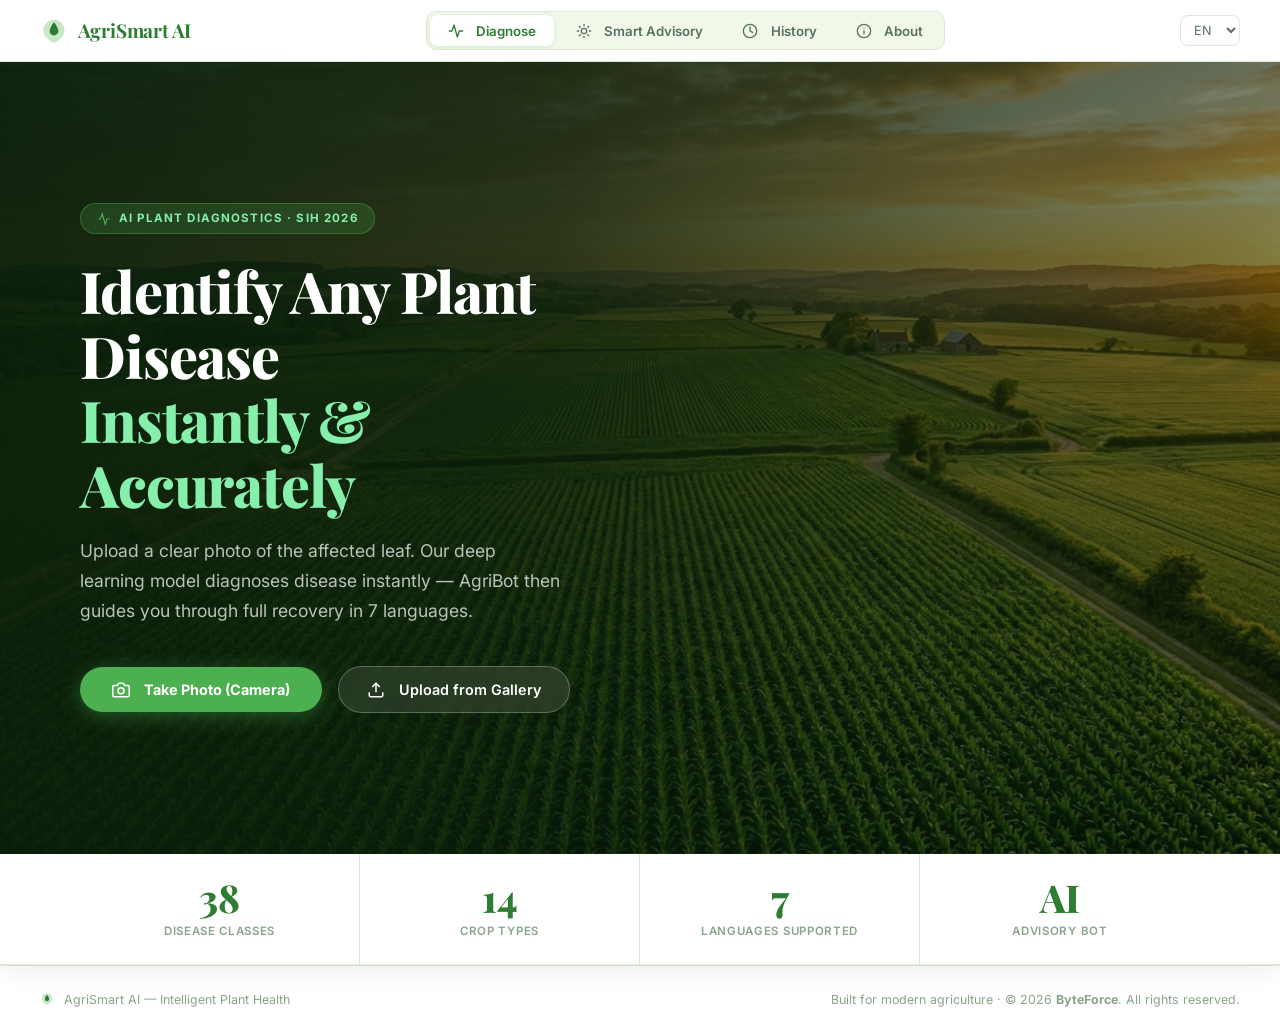
==== commit c47d126e: "feat: add smart advisory services, agentic loop, voice bot, and Android mobile UI" ====
--- a/frontend/index.html
+++ b/frontend/index.html
@@ -3,9 +3,18 @@
 <html lang="en">
 <head>
     <meta charset="UTF-8">
-    <meta name="viewport" content="width=device-width, initial-scale=1.0">
-    <title>AgriSmart AI — Plant Disease Detection</title>
+    <meta name="viewport" content="width=device-width, initial-scale=1.0, maximum-scale=5.0, viewport-fit=cover">
+    <title>AgriSmart AI — Plant Disease Detection &amp; Smart Advisory</title>
     <meta name="description" content="AI-powered plant disease detection. Upload a leaf image to instantly identify diseases and get expert treatment advice from AgriBot.">
+    <meta name="theme-color" content="#1b5e20">
+    <meta name="mobile-web-app-capable" content="yes">
+    <meta name="apple-mobile-web-app-capable" content="yes">
+    <meta name="apple-mobile-web-app-status-bar-style" content="black-translucent">
+    <meta name="apple-mobile-web-app-title" content="AgriSmart AI">
+    <meta name="format-detection" content="telephone=no">
+    <link rel="manifest" href="manifest.json">
+    <link rel="icon" type="image/svg+xml" href="assets/icon.svg">
+    <link rel="apple-touch-icon" href="assets/icon.svg">
     <link rel="preconnect" href="https://fonts.googleapis.com">
     <link href="https://fonts.googleapis.com/css2?family=Inter:wght@300;400;500;600;700;800&family=Playfair+Display:wght@600;700;800&display=swap" rel="stylesheet">
     <link rel="stylesheet" href="css/style.css">
@@ -22,6 +31,10 @@
         <button class="nav-tab active" data-tab="diagnose" data-i18n="nav_diagnose">
             <svg width="16" height="16" viewBox="0 0 24 24" fill="none" stroke="currentColor" stroke-width="2" stroke-linecap="round" stroke-linejoin="round"><path d="M2 12h4l3-9 5 18 3-9h5"/></svg>
             Diagnose
+        </button>
+        <button class="nav-tab" data-tab="advisory" data-i18n="nav_advisory">
+            <svg width="16" height="16" viewBox="0 0 24 24" fill="none" stroke="currentColor" stroke-width="2" stroke-linecap="round" stroke-linejoin="round"><path d="M12 2v2M12 20v2M4.93 4.93l1.41 1.41M17.66 17.66l1.41 1.41M2 12h2M20 12h2M6.34 17.66l-1.41 1.41M19.07 4.93l-1.41 1.41"/><circle cx="12" cy="12" r="4"/></svg>
+            Smart Advisory
         </button>
         <button class="nav-tab" data-tab="history" data-i18n="nav_history">
             <svg width="16" height="16" viewBox="0 0 24 24" fill="none" stroke="currentColor" stroke-width="2" stroke-linecap="round" stroke-linejoin="round"><circle cx="12" cy="12" r="10"/><polyline points="12 6 12 12 16 14"/></svg>
@@ -82,13 +95,13 @@
                     </h1>
                     <p class="hero-sub-fullbleed" data-i18n="hero_sub">Upload a clear photo of the affected leaf. Our deep learning model diagnoses disease instantly — AgriBot then guides you through full recovery in 7 languages.</p>
                     <div class="hero-cta-row">
-                        <button class="btn-hero-primary" onclick="document.getElementById('fileInput').click()">
-                            <svg width="16" height="16" viewBox="0 0 24 24" fill="none" stroke="currentColor" stroke-width="2"><path d="M21 15v4a2 2 0 0 1-2 2H5a2 2 0 0 1-2-2v-4"/><polyline points="17 8 12 3 7 8"/><line x1="12" y1="3" x2="12" y2="15"/></svg>
-                            <span data-i18n="btn_browse">Analyze a Leaf Photo</span>
+                        <button class="btn-hero-primary" id="heroCameraBtn" type="button">
+                            <svg width="18" height="18" viewBox="0 0 24 24" fill="none" stroke="currentColor" stroke-width="2"><path d="M23 19a2 2 0 0 1-2 2H3a2 2 0 0 1-2-2V8a2 2 0 0 1 2-2h4l2-3h6l2 3h4a2 2 0 0 1 2 2z"/><circle cx="12" cy="13" r="4"/></svg>
+                            <span data-i18n="btn_camera">Take Photo (Camera)</span>
                         </button>
-                        <button class="btn-hero-ghost" id="cameraBtn">
-                            <svg width="16" height="16" viewBox="0 0 24 24" fill="none" stroke="currentColor" stroke-width="2"><path d="M23 19a2 2 0 0 1-2 2H3a2 2 0 0 1-2-2V8a2 2 0 0 1 2-2h4l2-3h6l2 3h4a2 2 0 0 1 2 2z"/><circle cx="12" cy="13" r="4"/></svg>
-                            <span data-i18n="btn_camera">Use Camera</span>
+                        <button class="btn-hero-ghost" onclick="document.getElementById('fileInput').click()" type="button">
+                            <svg width="18" height="18" viewBox="0 0 24 24" fill="none" stroke="currentColor" stroke-width="2"><path d="M21 15v4a2 2 0 0 1-2 2H5a2 2 0 0 1-2-2v-4"/><polyline points="17 8 12 3 7 8"/><line x1="12" y1="3" x2="12" y2="15"/></svg>
+                            <span data-i18n="btn_browse">Upload from Gallery</span>
                         </button>
                     </div>
                 </div>
@@ -132,6 +145,7 @@
                     <img id="previewImg" src="" alt="Leaf preview" style="width:100%; height:auto; aspect-ratio:16/10; object-fit:cover; display:block;">
                 </div>
                 <input type="file" id="fileInput" accept="image/*" style="display:none">
+                <input type="file" id="nativeCameraInput" accept="image/*" capture="environment" style="display:none">
 
                 <!-- ANALYZE BUTTON -->
                 <button class="btn-analyze" id="analyzeBtn" disabled style="margin-top:1rem; width:100%;">
@@ -393,6 +407,293 @@
 
 
     <!-- ======================================================= -->
+    <!-- TAB: SMART ADVISORY (Bonus C, B, G)                     -->
+    <!-- ======================================================= -->
+    <section class="tab-section" id="tab-advisory">
+        <div class="section-layout">
+            
+            <!-- SMART ADVISORY HERO -->
+            <div class="advisory-hero">
+                <div class="about-hero-badge">AI Agro-Meteorology & Autonomous Advisory</div>
+                <h2 class="section-heading" style="text-align:left; font-size:2rem; margin-top:0.5rem;">Smart Farm Advisory System</h2>
+                <p class="hero-sub" style="text-align:left; max-width:750px;">Hyper-local weather forecasting, precision evapotranspiration irrigation, and autonomous agentic guidance for your field.</p>
+                
+                <!-- Farm Location Control Bar -->
+                <div class="farm-location-bar">
+                    <div class="loc-left">
+                        <span class="loc-pin">📍</span>
+                        <div>
+                            <div style="font-size:0.75rem; text-transform:uppercase; color:var(--text-muted); font-weight:600;">Active Farm Location</div>
+                            <strong id="activeLocationText" style="font-size:0.95rem; color:var(--green-900);">Detecting location...</strong>
+                        </div>
+                    </div>
+                    <div class="loc-actions">
+                        <button class="btn-sm-action" id="btnGetLocation" title="Use current GPS">
+                            <svg width="14" height="14" viewBox="0 0 24 24" fill="none" stroke="currentColor" stroke-width="2" style="margin-right:4px; vertical-align:-2px;"><path d="M12 2v20M17 5H9.5a3.5 3.5 0 0 0 0 7h5a3.5 3.5 0 0 1 0 7H6"/><circle cx="12" cy="12" r="3"/></svg>
+                            Use My GPS Location
+                        </button>
+                        <select id="regionFallbackSelect" class="region-select" title="Switch Agro-Region">
+                            <option value="ahmedabad">Gujarat (Ahmedabad/Anand)</option>
+                            <option value="nashik">Maharashtra (Nashik)</option>
+                            <option value="ludhiana">Punjab (Ludhiana)</option>
+                            <option value="bengaluru">Karnataka (Bengaluru)</option>
+                            <option value="coimbatore">Tamil Nadu (Coimbatore)</option>
+                            <option value="varanasi">Uttar Pradesh (Varanasi)</option>
+                        </select>
+                    </div>
+                </div>
+            </div>
+
+            <!-- PROACTIVE AGENTIC ALERT BANNER (Bonus G) -->
+            <div class="agent-proactive-banner" id="agentProactiveBanner" style="display:none;">
+                <div class="agent-banner-inner">
+                    <div class="agent-banner-icon">⚡</div>
+                    <div class="agent-banner-content">
+                        <div style="display:flex; align-items:center; gap:8px;">
+                            <span class="status-pill pill-red" id="agentBannerBadge">CRITICAL</span>
+                            <strong id="agentBannerTitle">Autonomous Farm Action Required</strong>
+                        </div>
+                        <p id="agentBannerMsg" style="font-size:0.85rem; color:var(--text); margin-top:3px;">Evaluating cross-domain risks...</p>
+                    </div>
+                    <button class="btn-sm-action" onclick="document.getElementById('agentProactiveBanner').style.display='none'">Dismiss</button>
+                </div>
+            </div>
+
+            <!-- TWO-COLUMN ADVISORY GRID -->
+            <div class="advisory-grid">
+                
+                <!-- LEFT: WEATHER-BASED INTELLIGENCE (Bonus C) -->
+                <div class="advisory-col">
+                    <div class="advisory-card">
+                        <div class="card-header-row">
+                            <div class="card-heading">
+                                <svg width="20" height="20" viewBox="0 0 24 24" fill="none" stroke="currentColor" stroke-width="2"><path d="M17.5 19H9a7 7 0 1 1 6.71-9h1.79a4.5 4.5 0 1 1 0 9Z"/></svg>
+                                <span>Weather-Based Intelligence (Bonus C)</span>
+                            </div>
+                            <span class="status-pill pill-green" style="font-size:0.7rem;">Open-Meteo Live</span>
+                        </div>
+
+                        <div id="weatherLoader" style="display:none; padding:2rem; text-align:center;">
+                            <div class="spinner"></div>
+                            <p style="font-size:0.85rem; color:var(--text-muted); margin-top:0.5rem;">Fetching live atmospheric model...</p>
+                        </div>
+
+                        <div id="weatherContent">
+                            <!-- Current Live Stats -->
+                            <div class="current-weather-box">
+                                <div class="w-main">
+                                    <span class="w-icon" id="weatherCurrentIcon">⛅</span>
+                                    <div>
+                                        <div class="w-temp" id="weatherCurrentTemp">--°C</div>
+                                        <div class="w-cond" id="weatherCurrentCond">Loading forecast...</div>
+                                    </div>
+                                </div>
+                                <div class="w-sub-metrics">
+                                    <div class="w-sub-item">
+                                        <span class="lbl">Humidity</span>
+                                        <strong id="weatherCurrentHum">--%</strong>
+                                    </div>
+                                    <div class="w-sub-item">
+                                        <span class="lbl">Wind Speed</span>
+                                        <strong id="weatherCurrentWind">-- km/h</strong>
+                                    </div>
+                                </div>
+                            </div>
+
+                            <!-- Action 1: Irrigation Rain Delay Alert -->
+                            <div class="agro-decision-item">
+                                <div class="decision-header">
+                                    <span class="decision-title">💧 Irrigation Rain-Delay Advisory</span>
+                                    <span class="status-pill pill-green" id="advisoryRainBadge">CHECKING</span>
+                                </div>
+                                <h4 id="advisoryRainTitle" style="font-size:0.95rem; color:var(--green-900); margin:0.25rem 0;">Analyzing rain forecast...</h4>
+                                <p id="advisoryRainDetail" style="font-size:0.82rem; color:var(--text-muted);">Syncing with 48-hour precipitation models.</p>
+                            </div>
+
+                            <!-- Action 2: Chemical & Organic Spray Window -->
+                            <div class="agro-decision-item">
+                                <div class="decision-header">
+                                    <span class="decision-title">🧪 Spraying Window (Drift & Runoff Check)</span>
+                                    <span class="status-pill pill-green" id="advisorySprayBadge">OPTIMAL</span>
+                                </div>
+                                <h4 id="advisorySprayTitle" style="font-size:0.95rem; color:var(--green-900); margin:0.25rem 0;">Calculating safe spray hours...</h4>
+                                <p id="advisorySprayDetail" style="font-size:0.82rem; color:var(--text-muted);">Assessing wind speed (< 15 km/h) and rain runoff risk.</p>
+                            </div>
+
+                            <!-- Action 3: Fungal Blight Outbreak Risk -->
+                            <div class="agro-decision-item">
+                                <div class="decision-header">
+                                    <span class="decision-title">🦠 Fungal Disease Risk Index (Blight/Mildew)</span>
+                                    <span class="status-pill pill-amber" id="advisoryRiskBadge">MODERATE</span>
+                                </div>
+                                <div class="conf-track" style="margin:0.5rem 0;"><div class="conf-bar" id="advisoryRiskBar" style="width:40%; background-color:#f59e0b;"></div></div>
+                                <div style="display:flex; justify-content:space-between; font-size:0.78rem; color:var(--text-muted);">
+                                    <span>Spore Germination Risk: <strong id="advisoryRiskScore">40/100</strong></span>
+                                </div>
+                                <p id="advisoryRiskAdvice" style="font-size:0.82rem; color:var(--text-muted); margin-top:0.35rem;">Normal ventilation recommended.</p>
+                            </div>
+
+                            <!-- 5-Day Outlook -->
+                            <div style="margin-top:1.25rem;">
+                                <div style="font-size:0.75rem; text-transform:uppercase; color:var(--text-soft); font-weight:700; margin-bottom:0.5rem;">5-Day Agricultural Outlook</div>
+                                <div class="forecast-row" id="forecastRow"></div>
+                            </div>
+                        </div>
+                    </div>
+                </div>
+
+                <!-- RIGHT: SMART IRRIGATION ADVISOR (Bonus B) -->
+                <div class="advisory-col">
+                    <div class="advisory-card">
+                        <div class="card-header-row">
+                            <div class="card-heading">
+                                <svg width="20" height="20" viewBox="0 0 24 24" fill="none" stroke="currentColor" stroke-width="2"><path d="M12 2.69l5.66 5.66a8 8 0 1 1-11.31 0z"/></svg>
+                                <span>Smart Irrigation Advisor (Bonus B)</span>
+                            </div>
+                            <span class="status-pill pill-blue" style="font-size:0.7rem;">FAO-56 MAD Model</span>
+                        </div>
+
+                        <p style="font-size:0.85rem; color:var(--text-muted); margin-bottom:1rem;">Input your crop state and soil observation. Our engine factors upcoming rainfall to calculate exact drip duration.</p>
+
+                        <!-- Crop & Stage Form -->
+                        <div class="form-group-row">
+                            <div class="form-group-item">
+                                <label style="font-size:0.78rem; font-weight:600; color:var(--text-muted);">CROP TYPE</label>
+                                <select id="irrigationCropSelect" class="form-control-select">
+                                    <option value="Tomato">Tomato</option>
+                                    <option value="Potato">Potato</option>
+                                    <option value="Corn">Corn (Maize)</option>
+                                    <option value="Bell Pepper">Bell Pepper</option>
+                                    <option value="Grape">Grape</option>
+                                    <option value="Apple">Apple</option>
+                                </select>
+                            </div>
+                            <div class="form-group-item">
+                                <label style="font-size:0.78rem; font-weight:600; color:var(--text-muted);">SOIL TEXTURE</label>
+                                <select id="irrigationSoilSelect" class="form-control-select">
+                                    <option value="Loamy">Loamy (Balanced)</option>
+                                    <option value="Clay">Clay (High Retention)</option>
+                                    <option value="Sandy">Sandy (Rapid Drainage)</option>
+                                </select>
+                            </div>
+                        </div>
+
+                        <!-- Growth Stage Chips -->
+                        <div style="margin-top:0.75rem;">
+                            <label style="font-size:0.78rem; font-weight:600; color:var(--text-muted); display:block; margin-bottom:0.4rem;">GROWTH STAGE</label>
+                            <div class="stage-chips-row">
+                                <button type="button" class="stage-chip" data-stage="Vegetative">Vegetative</button>
+                                <button type="button" class="stage-chip active" data-stage="Flowering">Flowering ⚠️</button>
+                                <button type="button" class="stage-chip" data-stage="Fruiting">Fruiting</button>
+                                <button type="button" class="stage-chip" data-stage="Maturity">Maturity</button>
+                            </div>
+                        </div>
+
+                        <!-- Tactile Soil Moisture Slider -->
+                        <div style="margin-top:1.25rem; background:var(--bg-soft); padding:1rem; border-radius:var(--radius-sm); border:1px solid var(--border);">
+                            <div style="display:flex; justify-content:space-between; align-items:center; margin-bottom:0.5rem;">
+                                <label style="font-size:0.8rem; font-weight:700; color:var(--green-900);">OBSERVED SOIL MOISTURE</label>
+                                <strong id="moistureValDisplay" style="font-size:1.1rem; color:var(--green-800);">30%</strong>
+                            </div>
+                            <input type="range" id="moistureSlider" min="5" max="95" value="30" class="moisture-range-slider" />
+                            <div style="display:flex; justify-content:space-between; font-size:0.72rem; color:var(--text-muted); margin-top:4px;">
+                                <span>Dry / Dusty</span>
+                                <span>Optimal Loam</span>
+                                <span>Saturated</span>
+                            </div>
+                            <div id="moistureStateLabel" style="font-size:0.8rem; font-weight:600; margin-top:6px; color:#f59e0b;">Slightly Dry (Faint subsurface moisture)</div>
+                        </div>
+
+                        <button class="btn-analyze" id="btnCalculateIrrigation" style="margin-top:1rem; width:100%;">
+                            <span>💧 Calculate Precision Irrigation</span>
+                        </button>
+
+                        <!-- Output Box -->
+                        <div class="irrigation-result-box" id="irrigationResultBox" style="display:none; margin-top:1rem;">
+                            <div style="display:flex; justify-content:space-between; align-items:center;">
+                                <strong id="irrResultTitle" style="font-size:0.95rem; color:var(--green-900);">Irrigation Directive</strong>
+                                <span class="status-pill pill-green" id="irrResultBadge">PROCEED</span>
+                            </div>
+                            <div class="irr-volume-stat" id="irrResultVolume">4.2 L/m² (~35 mins drip)</div>
+                            <p id="irrResultDetail" style="font-size:0.82rem; color:var(--text); margin-top:0.4rem; line-height:1.4;"></p>
+                            <div id="irrResultFactor" style="font-size:0.78rem; color:var(--green-800); background:#f0fdf4; padding:0.4rem 0.6rem; border-radius:6px; margin-top:0.6rem; border:1px solid #bbf7d0;"></div>
+                        </div>
+
+                    </div>
+                </div>
+
+            </div> <!-- end advisory-grid -->
+
+            <!-- FULL-WIDTH: AUTONOMOUS AGENTIC ADVISOR (Bonus G) -->
+            <div class="agentic-hub-section" style="margin-top:2rem;">
+                <div class="advisory-card">
+                    <div class="card-header-row">
+                        <div class="card-heading">
+                            <svg width="22" height="22" viewBox="0 0 24 24" fill="none" stroke="currentColor" stroke-width="2"><path d="M12 2a10 10 0 1 0 10 10A10 10 0 0 0 12 2zm0 18a8 8 0 1 1 8-8 8 8 0 0 1-8 8z"/><path d="M12 6v6l4 2"/></svg>
+                            <span>Autonomous Agentic Advisor Hub (Bonus G)</span>
+                        </div>
+                        <button class="btn-hero-primary" id="btnRunAgentCycle" style="padding:0.4rem 0.9rem; font-size:0.82rem;">
+                            ⚡ Run Agentic Reasoning Cycle
+                        </button>
+                    </div>
+
+                    <p style="font-size:0.85rem; color:var(--text-muted); margin-bottom:1rem;">
+                        Our autonomous background agent continuously executes the <strong>Perceive ➔ Reason ➔ Decide ➔ Notify</strong> loop to harmonize disease treatments, weather events, and water management without requiring manual effort.
+                    </p>
+
+                    <!-- Scenario Preset Switcher -->
+                    <div class="scenario-switcher">
+                        <span style="font-size:0.75rem; font-weight:700; color:var(--text-muted); text-transform:uppercase;">Test Scenarios:</span>
+                        <button type="button" class="agent-scenario-btn active" data-scenario="blight_storm">1. Blight + Approaching Storm</button>
+                        <button type="button" class="agent-scenario-btn" data-scenario="drought_vegetative">2. Flowering + Drought Stress</button>
+                        <button type="button" class="agent-scenario-btn" data-scenario="healthy_equilibrium">3. Healthy Farm Equilibrium</button>
+                    </div>
+
+                    <!-- 4-Stage Decision Flowchart Visualizer -->
+                    <div class="loop-flowchart">
+                        <div class="loop-step-card" id="step-perceive">
+                            <div class="step-badge">STAGE 1</div>
+                            <h4>Perceive</h4>
+                            <p>Ingests Leaf Diagnosis + Live Weather + Soil Telemetry</p>
+                            <div class="step-trace-box" id="tracePerceiveList"></div>
+                        </div>
+
+                        <div class="loop-arrow">➔</div>
+
+                        <div class="loop-step-card" id="step-reason">
+                            <div class="step-badge">STAGE 2</div>
+                            <h4>Reason</h4>
+                            <p>Resolves Cross-Domain Conflicts via Groq LLM & Agronomic Rules</p>
+                            <div class="step-trace-box" id="traceReasonList"></div>
+                        </div>
+
+                        <div class="loop-arrow">➔</div>
+
+                        <div class="loop-step-card" id="step-decide">
+                            <div class="step-badge">STAGE 3</div>
+                            <h4>Decide</h4>
+                            <p>Synthesizes Synchronized Tactical Action Directives</p>
+                            <div class="step-trace-box" id="traceDecideList"></div>
+                        </div>
+
+                        <div class="loop-arrow">➔</div>
+
+                        <div class="loop-step-card" id="step-notify">
+                            <div class="step-badge">STAGE 4</div>
+                            <h4>Notify</h4>
+                            <p>Dispatches Proactive Farmer Alerts with 1-Click Action</p>
+                            <div class="step-trace-box" id="agentNotifList"></div>
+                        </div>
+                    </div>
+
+                </div>
+            </div>
+
+        </div> <!-- end section-layout -->
+    </section>
+
+
+    <!-- ======================================================= -->
     <!-- TAB: HISTORY                                            -->
     <!-- ======================================================= -->
     <section class="tab-section" id="tab-history">
@@ -422,7 +723,7 @@
                 <div class="history-empty-icon">🍃</div>
                 <h3 data-i18n="history_empty_title">No scans yet</h3>
                 <p data-i18n="history_empty_sub">Your scan history is securely saved on this device across sessions. Go to Diagnose and analyze your first leaf to see results here.</p>
-                <button class="btn-primary" style="margin-top:1.5rem;" onclick="document.querySelector('.nav-tab[data-tab=\'diagnose\']').click()">
+                <button class="btn-primary" style="margin-top:1.5rem;" onclick="window.switchTab ? window.switchTab('diagnose') : document.querySelector('.nav-tab[data-tab=\'diagnose\']').click()">
                     <span data-i18n="btn_start_diagnosing">Start Diagnosing →</span>
                 </button>
             </div>
@@ -577,6 +878,34 @@
     </div>
 </div>
 
+<!-- ANDROID MOBILE BOTTOM NAVIGATION BAR -->
+<nav class="mobile-bottom-nav" id="mobileBottomNav" aria-label="Mobile Navigation">
+    <button class="mobile-nav-item active" data-tab="diagnose" type="button">
+        <div class="mobile-nav-icon-wrap">
+            <svg width="22" height="22" viewBox="0 0 24 24" fill="none" stroke="currentColor" stroke-width="2" stroke-linecap="round" stroke-linejoin="round"><path d="M2 12h4l3-9 5 18 3-9h5"/></svg>
+        </div>
+        <span class="mobile-nav-label" data-i18n="nav_diagnose">Diagnose</span>
+    </button>
+    <button class="mobile-nav-item" data-tab="advisory" type="button">
+        <div class="mobile-nav-icon-wrap">
+            <svg width="22" height="22" viewBox="0 0 24 24" fill="none" stroke="currentColor" stroke-width="2" stroke-linecap="round" stroke-linejoin="round"><path d="M12 2v2M12 20v2M4.93 4.93l1.41 1.41M17.66 17.66l1.41 1.41M2 12h2M20 12h2M6.34 17.66l-1.41 1.41M19.07 4.93l-1.41 1.41"/><circle cx="12" cy="12" r="4"/></svg>
+        </div>
+        <span class="mobile-nav-label" data-i18n="nav_advisory">Advisory</span>
+    </button>
+    <button class="mobile-nav-item" data-tab="history" type="button">
+        <div class="mobile-nav-icon-wrap">
+            <svg width="22" height="22" viewBox="0 0 24 24" fill="none" stroke="currentColor" stroke-width="2" stroke-linecap="round" stroke-linejoin="round"><circle cx="12" cy="12" r="10"/><polyline points="12 6 12 12 16 14"/></svg>
+        </div>
+        <span class="mobile-nav-label" data-i18n="nav_history">History</span>
+    </button>
+    <button class="mobile-nav-item" data-tab="about" type="button">
+        <div class="mobile-nav-icon-wrap">
+            <svg width="22" height="22" viewBox="0 0 24 24" fill="none" stroke="currentColor" stroke-width="2" stroke-linecap="round" stroke-linejoin="round"><circle cx="12" cy="12" r="10"/><line x1="12" y1="16" x2="12" y2="12"/><line x1="12" y1="8" x2="12.01" y2="8"/></svg>
+        </div>
+        <span class="mobile-nav-label" data-i18n="nav_about">About</span>
+    </button>
+</nav>
+
 <!-- CHAT FAB -->
 <button class="chat-fab" id="chatBubble" title="AgriBot" style="display:none;">
     <svg width="24" height="24" viewBox="0 0 24 24" fill="none" stroke="currentColor" stroke-width="2"><path d="M21 15a2 2 0 0 1-2 2H7l-4 4V5a2 2 0 0 1 2-2h14a2 2 0 0 1 2 2z"/></svg>
@@ -607,8 +936,11 @@
     </div>
     <div id="quickReplies" style="display:none; padding: 0.5rem 1rem; gap: 0.5rem; overflow-x: auto; white-space: nowrap; border-top: 1px solid var(--border);"></div>
     <div class="chat-footer">
-        <input type="text" id="chatInput" class="chat-input" placeholder="Ask about dosage, recovery, prevention..." />
-        <button class="chat-send" id="chatSendBtn">
+        <input type="text" id="chatInput" class="chat-input" placeholder="Ask about dosage, weather, recovery, irrigation..." />
+        <button class="chat-mic-btn" id="chatMicBtn" type="button" title="Voice Input (Speak your question in your language)">
+            <svg width="18" height="18" viewBox="0 0 24 24" fill="none" stroke="currentColor" stroke-width="2"><path d="M12 1a3 3 0 0 0-3 3v8a3 3 0 0 0 6 0V4a3 3 0 0 0-3-3z"/><path d="M19 10v2a7 7 0 0 1-14 0v-2"/><line x1="12" y1="19" x2="12" y2="23"/><line x1="8" y1="23" x2="16" y2="23"/></svg>
+        </button>
+        <button class="chat-send" id="chatSendBtn" type="button">
             <svg width="16" height="16" viewBox="0 0 24 24" fill="none" stroke="currentColor" stroke-width="2"><line x1="22" y1="2" x2="11" y2="13"/><polygon points="22 2 15 22 11 13 2 9 22 2"/></svg>
         </button>
     </div>
@@ -624,6 +956,9 @@
 <script src="js/history.js"></script>
 <script src="js/camera.js"></script>
 <script src="js/api.js"></script>
+<script src="js/voice.js"></script>
+<script src="js/advisory.js"></script>
+<script src="js/agentic.js"></script>
 <script src="js/chat.js"></script>
 <script src="js/app.js"></script>
 </body>
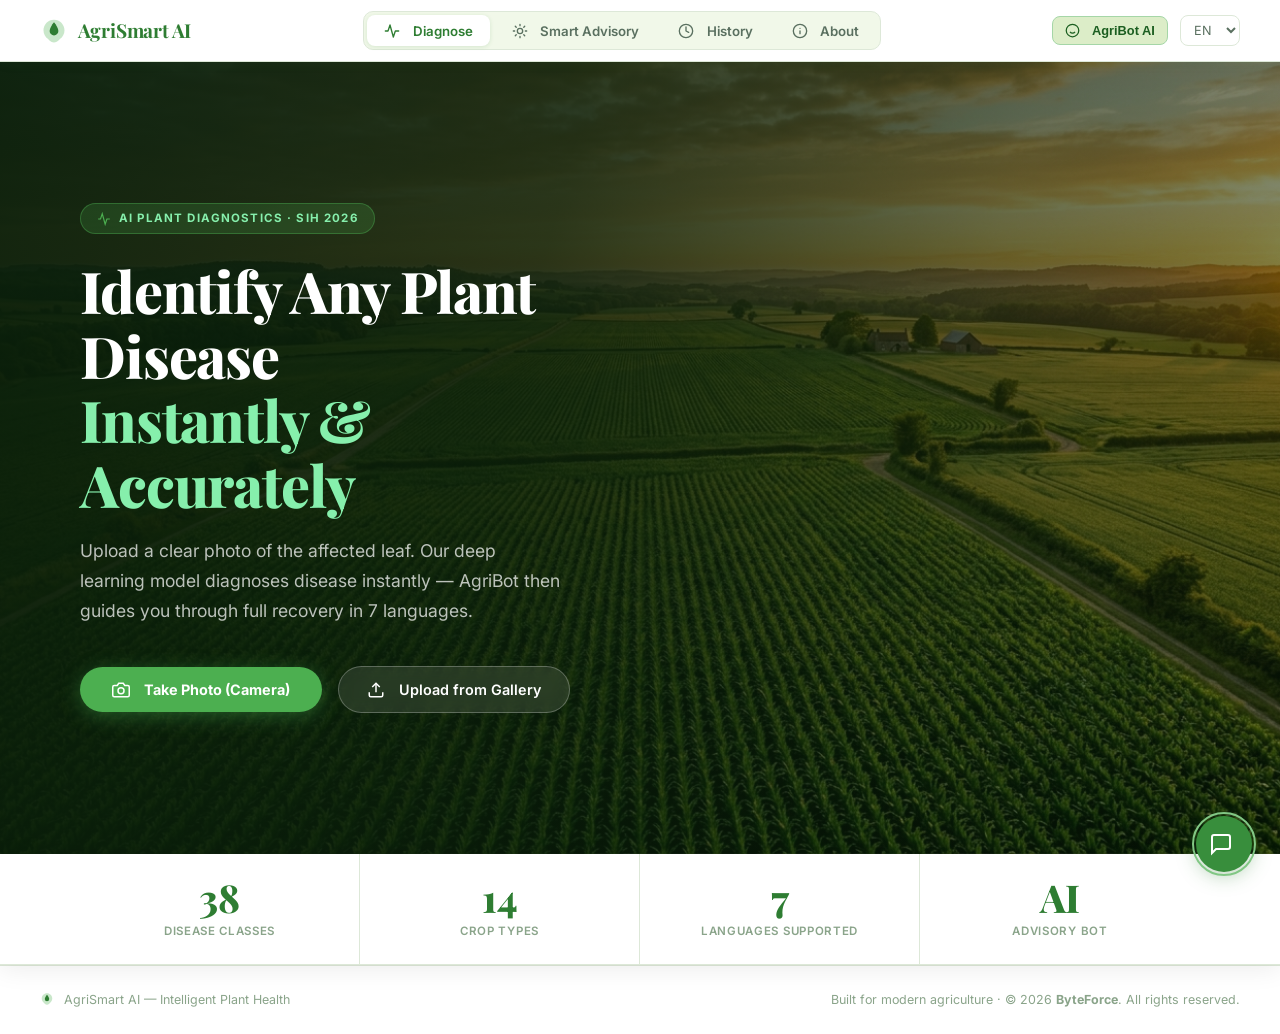
==== commit 9e16e84e: "feat: optimize requirements for deploy" ====
--- a/frontend/index.html
+++ b/frontend/index.html
@@ -46,6 +46,10 @@
         </button>
     </div>
     <div class="nav-right">
+        <button class="nav-bot-btn" id="navBotBtn" type="button" title="Chat with AgriBot AI Assistant">
+            <svg width="15" height="15" viewBox="0 0 24 24" fill="none" stroke="currentColor" stroke-width="2"><path d="M12 2a10 10 0 0 1 10 10c0 5.52-4.48 10-10 10S2 17.52 2 12 6.48 2 12 2z"/><path d="M8 14s1.5 2 4 2 4-2 4-2"/><line x1="9" y1="9" x2="9.01" y2="9"/><line x1="15" y1="9" x2="15.01" y2="9"/></svg>
+            <span>AgriBot AI</span>
+        </button>
         <select id="languageSelect" class="lang-select" title="Language">
             <option value="en">EN</option>
             <option value="hi">HI</option>
@@ -266,16 +270,68 @@
                             <div class="cure-item" id="cureContainment"></div>
                         </div>
 
-                    </div>
-                </div>
-                <div style="display:flex; gap: 0.5rem; flex-wrap: wrap;">
-                    <button class="btn-ask-agribot" id="openChatFromResult" style="display:none; flex: 1;">
+                <!-- PRECISION SPRAY TANK CALCULATOR (Category 1) -->
+                <div class="dosage-calculator-card" id="dosageCalcCard" style="margin-top:1rem;">
+                    <div class="dosage-header-row">
+                        <div class="dosage-title">
+                            <svg width="18" height="18" viewBox="0 0 24 24" fill="none" stroke="currentColor" stroke-width="2"><path d="M12 2.69l5.66 5.66a8 8 0 1 1-11.31 0z"/></svg>
+                            <span>Precision Spray &amp; Tank Dilution Calculator</span>
+                        </div>
+                        <span class="status-pill pill-green" style="font-size:0.7rem;">Field Ready</span>
+                    </div>
+                    <p style="font-size:0.8rem; color:var(--text-muted); margin-bottom:0.75rem;">Enter your plot area and sprayer tank capacity to calculate exact chemical/organic measures and refills:</p>
+                    <div class="dosage-inputs-row">
+                        <div class="dosage-input-group">
+                            <label>PLOT SIZE</label>
+                            <div style="display:flex; gap:6px;">
+                                <input type="number" id="dosagePlotArea" min="0.1" max="50" step="0.1" value="1.0" class="dosage-input-field" style="width:75px;" />
+                                <select id="dosageAreaUnit" class="dosage-input-field">
+                                    <option value="acre">Acres</option>
+                                    <option value="bigha">Bigha</option>
+                                </select>
+                            </div>
+                        </div>
+                        <div class="dosage-input-group">
+                            <label>SPRAYER TANK CAPACITY</label>
+                            <select id="dosageTankSize" class="dosage-input-field">
+                                <option value="15">15 L (Knapsack Pump)</option>
+                                <option value="12">12 L (Hand Pump)</option>
+                                <option value="20">20 L (Backpack)</option>
+                                <option value="50">50 L (Tractor Mount)</option>
+                            </select>
+                        </div>
+                    </div>
+                    <div class="dosage-results-grid">
+                        <div class="dosage-stat-box">
+                            <span class="d-lbl">Chemical per Tank</span>
+                            <strong id="dosageChemPerTank" class="d-val">37.5 g</strong>
+                            <small id="dosageTotalChem" class="d-sub">150 g total (4 tanks)</small>
+                        </div>
+                        <div class="dosage-stat-box">
+                            <span class="d-lbl">Organic Neem Oil</span>
+                            <strong id="dosageOrgPerTank" class="d-val">75.0 ml</strong>
+                            <small class="d-sub">at 5ml/L concentration</small>
+                        </div>
+                        <div class="dosage-stat-box">
+                            <span class="d-lbl">Total Water</span>
+                            <strong id="dosageTotalVolume" class="d-val">150 Litres</strong>
+                            <small class="d-sub">Full foliage saturation</small>
+                        </div>
+                    </div>
+                </div>
+
+                <div style="display:flex; gap: 0.5rem; flex-wrap: wrap; margin-top: 1.25rem;">
+                    <button class="btn-ask-agribot" id="openChatFromResult" style="display:none; flex: 1; min-width: 170px;">
                         <svg width="16" height="16" viewBox="0 0 24 24" fill="none" stroke="currentColor" stroke-width="2"><path d="M21 15a2 2 0 0 1-2 2H7l-4 4V5a2 2 0 0 1 2-2h14a2 2 0 0 1 2 2z"/></svg>
-                        <span data-i18n="btn_ask_agribot">Ask AgriBot about this diagnosis</span>
+                        <span data-i18n="btn_ask_agribot">Ask AgriBot About Diagnosis</span>
                     </button>
-                    <button class="btn-ask-agribot" id="shareResultBtn" style="display:none; flex: 0 0 auto;">
+                    <button class="btn-ask-agribot" id="shareResultBtn" type="button" style="display:none; flex: 1; min-width: 160px; background: #2563eb; border-color: #2563eb;">
                         <svg width="16" height="16" viewBox="0 0 24 24" fill="none" stroke="currentColor" stroke-width="2"><circle cx="18" cy="5" r="3"/><circle cx="6" cy="12" r="3"/><circle cx="18" cy="19" r="3"/><line x1="8.59" y1="13.51" x2="15.42" y2="17.49"/><line x1="15.41" y1="6.51" x2="8.59" y2="10.49"/></svg>
-                        <span data-i18n="btn_share">Share</span>
+                        <span>Share to Any App</span>
+                    </button>
+                    <button class="btn-ask-agribot" id="printReportBtn" type="button" style="display:none; flex: 0 0 auto; background: var(--surface2); color: var(--text); border-color: var(--border);">
+                        <svg width="16" height="16" viewBox="0 0 24 24" fill="none" stroke="currentColor" stroke-width="2"><polyline points="6 9 6 2 18 2 18 9"/><path d="M6 18H4a2 2 0 0 1-2-2v-5a2 2 0 0 1 2-2h16a2 2 0 0 1 2 2v5a2 2 0 0 1-2 2h-2"/><rect x="6" y="14" width="12" height="8"/></svg>
+                        <span>Print Card</span>
                     </button>
                 </div>
             </div>
@@ -624,6 +680,80 @@
 
             </div> <!-- end advisory-grid -->
 
+            <!-- FULL-WIDTH: CROP RECOMMENDATION & ROTATION ENGINE (Bonus A) -->
+            <div class="crop-rec-section" style="margin-top:2rem;">
+                <div class="advisory-card">
+                    <div class="card-header-row">
+                        <div class="card-heading">
+                            <svg width="22" height="22" viewBox="0 0 24 24" fill="none" stroke="currentColor" stroke-width="2"><path d="M12 22s8-4 8-10V5l-8-3-8 3v7c0 6 8 10 8 10z"/><path d="M12 8v4"/><path d="M12 16h.01"/></svg>
+                            <span>Crop Recommendation Matrix &amp; Rotation Engine (Bonus A)</span>
+                        </div>
+                        <span class="status-pill pill-green" style="font-size:0.7rem;">ICAR &amp; FAO Grounded</span>
+                    </div>
+
+                    <p style="font-size:0.85rem; color:var(--text-muted); margin-bottom:1rem;">
+                        Select your soil properties, season, and previous crop. Our agronomic engine evaluates soil pH compatibility, rainfall, and pathogen break cycles to recommend the top 3 optimal crops.
+                    </p>
+
+                    <!-- Crop Input Filters -->
+                    <div class="form-group-row" style="grid-template-columns: repeat(auto-fit, minmax(180px, 1fr));">
+                        <div class="form-group-item">
+                            <label style="font-size:0.78rem; font-weight:600; color:var(--text-muted);">SOIL TYPE</label>
+                            <select id="cropRecSoilSelect" class="form-control-select">
+                                <option value="loamy">Loamy (Balanced)</option>
+                                <option value="clay">Clay (High Water Retention)</option>
+                                <option value="sandy">Sandy (Well-Drained)</option>
+                                <option value="alluvial">Alluvial (River Basin / Fertile)</option>
+                                <option value="black">Black Soil (Regur / Cotton Soil)</option>
+                                <option value="red">Red / Laterite</option>
+                            </select>
+                        </div>
+                        <div class="form-group-item">
+                            <label style="font-size:0.78rem; font-weight:600; color:var(--text-muted);">SOIL pH LEVEL: <span id="phValDisplay" style="color:var(--green-800); font-weight:700;">6.5</span></label>
+                            <input type="range" id="cropRecPhSlider" min="4.5" max="8.5" step="0.1" value="6.5" class="moisture-range-slider" style="margin-top:0.4rem;" />
+                            <div style="display:flex; justify-content:space-between; font-size:0.7rem; color:var(--text-muted); margin-top:2px;">
+                                <span>Acidic (4.5)</span>
+                                <span>Neutral (7.0)</span>
+                                <span>Alkaline (8.5)</span>
+                            </div>
+                        </div>
+                        <div class="form-group-item">
+                            <label style="font-size:0.78rem; font-weight:600; color:var(--text-muted);">SOWING SEASON</label>
+                            <select id="cropRecSeasonSelect" class="form-control-select">
+                                <option value="Kharif">Kharif (Monsoon / Summer)</option>
+                                <option value="Rabi">Rabi (Winter / Post-Monsoon)</option>
+                                <option value="Zaid">Zaid (Dry / Summer Short)</option>
+                            </select>
+                        </div>
+                        <div class="form-group-item">
+                            <label style="font-size:0.78rem; font-weight:600; color:var(--text-muted);">PREVIOUS CROP (ROTATION)</label>
+                            <select id="cropRecPrevCropSelect" class="form-control-select">
+                                <option value="Tomato">Tomato (Nightshade / Blight prone)</option>
+                                <option value="Potato">Potato (Tuber / Fungal prone)</option>
+                                <option value="Corn">Corn / Maize (Cereal)</option>
+                                <option value="Rice">Rice / Paddy</option>
+                                <option value="Wheat">Wheat</option>
+                                <option value="Cotton">Cotton</option>
+                                <option value="Soybean">Soybean / Legume</option>
+                                <option value="None">None / Fallow Land</option>
+                            </select>
+                        </div>
+                    </div>
+
+                    <div style="margin-top:1rem; display:flex; gap:0.75rem; align-items:center; flex-wrap:wrap;">
+                        <button class="btn-analyze" id="btnRecommendCrops" style="min-width:220px;">
+                            <span>🌾 Recommend Best Crops (Bonus A)</span>
+                        </button>
+                        <span style="font-size:0.78rem; color:var(--text-muted);">
+                            Integrates live precipitation &amp; temperature from farm GPS coordinates.
+                        </span>
+                    </div>
+
+                    <!-- Recommended Crops Output Grid -->
+                    <div id="cropRecResultsGrid" class="crop-rec-grid" style="display:none; margin-top:1.5rem;"></div>
+                </div>
+            </div>
+
             <!-- FULL-WIDTH: AUTONOMOUS AGENTIC ADVISOR (Bonus G) -->
             <div class="agentic-hub-section" style="margin-top:2rem;">
                 <div class="advisory-card">
@@ -878,6 +1008,24 @@
     </div>
 </div>
 
+<!-- SUSTAINABILITY SCORE MODAL (Bonus D) -->
+<div class="modal-backdrop" id="sustainabilityModal">
+    <div class="modal-box" style="max-width: 520px;">
+        <div class="modal-header">
+            <span>
+                <svg width="18" height="18" viewBox="0 0 24 24" fill="none" stroke="currentColor" stroke-width="2" style="margin-right:6px; vertical-align:-3px;"><path d="M12 2v20M17 5H9.5a3.5 3.5 0 0 0 0 7h5a3.5 3.5 0 0 1 0 7H6"/></svg>
+                Farm Sustainability &amp; Resource Conservation (Bonus D)
+            </span>
+            <button class="modal-close-btn" id="closeSustainabilityModal">
+                <svg width="16" height="16" viewBox="0 0 24 24" fill="none" stroke="currentColor" stroke-width="2"><line x1="18" y1="6" x2="6" y2="18"/><line x1="6" y1="6" x2="18" y2="18"/></svg>
+            </button>
+        </div>
+        <div class="sustainability-modal-body" id="sustainabilityModalContent">
+            <!-- Dynamic content rendered by ui.js -->
+        </div>
+    </div>
+</div>
+
 <!-- ANDROID MOBILE BOTTOM NAVIGATION BAR -->
 <nav class="mobile-bottom-nav" id="mobileBottomNav" aria-label="Mobile Navigation">
     <button class="mobile-nav-item active" data-tab="diagnose" type="button">
@@ -907,8 +1055,9 @@
 </nav>
 
 <!-- CHAT FAB -->
-<button class="chat-fab" id="chatBubble" title="AgriBot" style="display:none;">
+<button class="chat-fab" id="chatBubble" title="AgriBot AI — Ask Any Crop Question" aria-label="Open AgriBot Assistant">
     <svg width="24" height="24" viewBox="0 0 24 24" fill="none" stroke="currentColor" stroke-width="2"><path d="M21 15a2 2 0 0 1-2 2H7l-4 4V5a2 2 0 0 1 2-2h14a2 2 0 0 1 2 2z"/></svg>
+    <span class="chat-fab-pulse"></span>
 </button>
 
 <!-- CHAT PANEL -->
@@ -952,6 +1101,8 @@
 <script src="js/i18n.js"></script>
 <script src="js/state.js"></script>
 <script src="js/tabs.js"></script>
+<script src="js/dosage.js"></script>
+<script src="js/share.js"></script>
 <script src="js/ui.js"></script>
 <script src="js/history.js"></script>
 <script src="js/camera.js"></script>
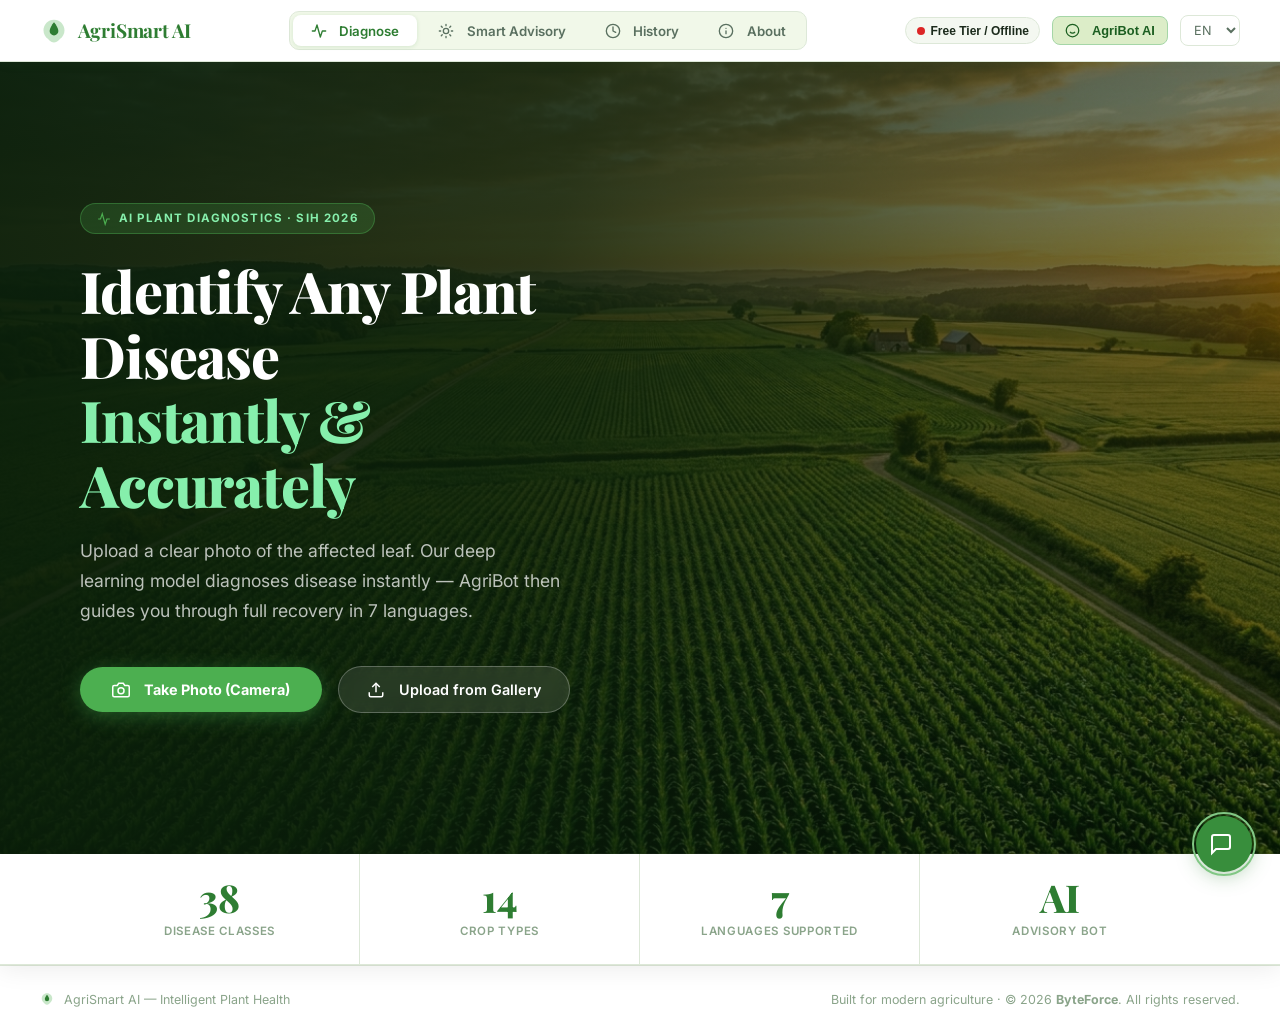
==== commit eec49efc: "fix(deploy): enable wildcard CORS, 38-class offline diagnosis fallback, and live backend URL configu" ====
--- a/frontend/index.html
+++ b/frontend/index.html
@@ -46,6 +46,10 @@
         </button>
     </div>
     <div class="nav-right">
+        <button class="nav-server-btn" id="serverStatusBtn" type="button" title="Backend Server Status & Settings">
+            <span class="server-status-dot" id="serverStatusDot"></span>
+            <span id="serverStatusText">API</span>
+        </button>
         <button class="nav-bot-btn" id="navBotBtn" type="button" title="Chat with AgriBot AI Assistant">
             <svg width="15" height="15" viewBox="0 0 24 24" fill="none" stroke="currentColor" stroke-width="2"><path d="M12 2a10 10 0 0 1 10 10c0 5.52-4.48 10-10 10S2 17.52 2 12 6.48 2 12 2z"/><path d="M8 14s1.5 2 4 2 4-2 4-2"/><line x1="9" y1="9" x2="9.01" y2="9"/><line x1="15" y1="9" x2="15.01" y2="9"/></svg>
             <span>AgriBot AI</span>
@@ -1026,6 +1030,39 @@
     </div>
 </div>
 
+<!-- BACKEND SERVER CONFIGURATION MODAL -->
+<div class="modal-backdrop" id="serverModal">
+    <div class="modal-box" style="max-width: 480px;">
+        <div class="modal-header">
+            <span>
+                <svg width="18" height="18" viewBox="0 0 24 24" fill="none" stroke="currentColor" stroke-width="2" style="margin-right:6px; vertical-align:-3px;"><rect x="2" y="2" width="20" height="8" rx="2" ry="2"/><rect x="2" y="14" width="20" height="8" rx="2" ry="2"/><line x1="6" y1="6" x2="6.01" y2="6"/><line x1="6" y1="18" x2="6.01" y2="18"/></svg>
+                Backend API Server Settings
+            </span>
+            <button class="modal-close-btn" id="closeServerModal">
+                <svg width="16" height="16" viewBox="0 0 24 24" fill="none" stroke="currentColor" stroke-width="2"><line x1="18" y1="6" x2="6" y2="18"/><line x1="6" y1="6" x2="18" y2="18"/></svg>
+            </button>
+        </div>
+        <div style="padding:0.5rem 0;">
+            <p style="font-size:0.83rem; color:var(--text-muted); margin-bottom:0.75rem;">
+                Set your deployed Render backend API URL so your Vercel frontend can communicate with it:
+            </p>
+            <label style="font-size:0.72rem; font-weight:700; color:var(--text-muted); text-transform:uppercase;">Render Backend URL</label>
+            <div style="margin-top:4px; margin-bottom:0.75rem;">
+                <input type="url" id="serverUrlInput" class="form-control" style="width:100%; padding:0.5rem 0.75rem; font-size:0.85rem; border:1px solid var(--border); border-radius:6px;" placeholder="https://your-backend.onrender.com" />
+            </div>
+            <div style="display:flex; gap:8px; flex-wrap:wrap;">
+                <button class="btn-primary" id="btnSaveServerUrl" style="flex:1; justify-content:center; padding:0.5rem 1rem;">
+                    <span>Save &amp; Test Connection</span>
+                </button>
+                <button class="btn-outline" id="btnResetServerUrl" style="padding:0.5rem 0.75rem; font-size:0.8rem;">
+                    Reset Default
+                </button>
+            </div>
+            <div id="serverTestResult" style="margin-top:0.75rem; font-size:0.82rem; padding:0.5rem 0.75rem; border-radius:6px; display:none;"></div>
+        </div>
+    </div>
+</div>
+
 <!-- ANDROID MOBILE BOTTOM NAVIGATION BAR -->
 <nav class="mobile-bottom-nav" id="mobileBottomNav" aria-label="Mobile Navigation">
     <button class="mobile-nav-item active" data-tab="diagnose" type="button">
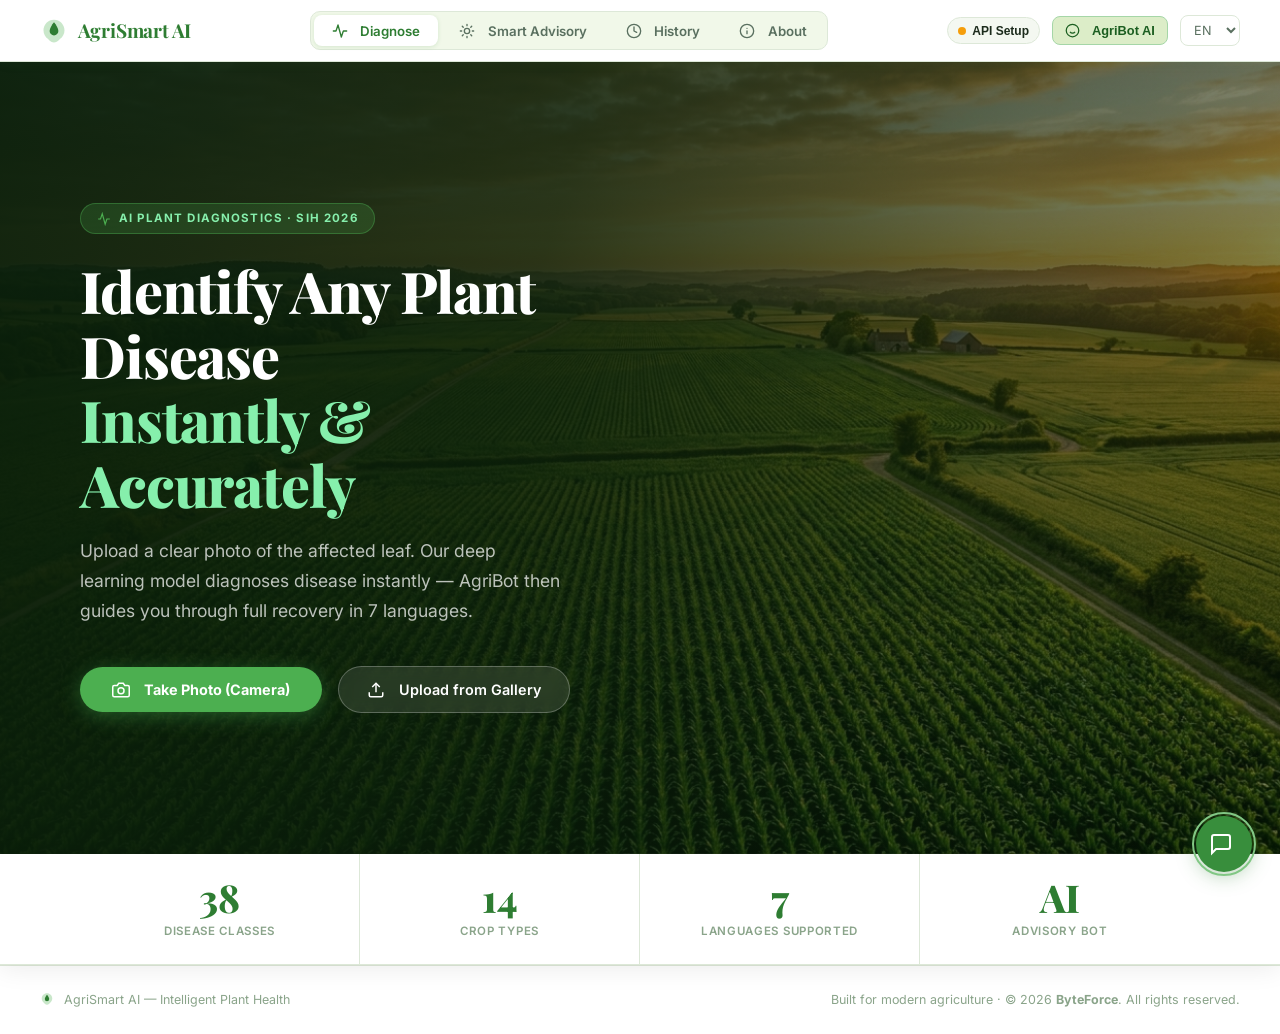
==== commit dc46abcf: "Update button colors, configure model class ordering" ====
--- a/frontend/index.html
+++ b/frontend/index.html
@@ -329,7 +329,7 @@
                         <svg width="16" height="16" viewBox="0 0 24 24" fill="none" stroke="currentColor" stroke-width="2"><path d="M21 15a2 2 0 0 1-2 2H7l-4 4V5a2 2 0 0 1 2-2h14a2 2 0 0 1 2 2z"/></svg>
                         <span data-i18n="btn_ask_agribot">Ask AgriBot About Diagnosis</span>
                     </button>
-                    <button class="btn-ask-agribot" id="shareResultBtn" type="button" style="display:none; flex: 1; min-width: 160px; background: #2563eb; border-color: #2563eb;">
+                    <button class="btn-ask-agribot" id="shareResultBtn" type="button" style="display:none; flex: 1; min-width: 160px;">
                         <svg width="16" height="16" viewBox="0 0 24 24" fill="none" stroke="currentColor" stroke-width="2"><circle cx="18" cy="5" r="3"/><circle cx="6" cy="12" r="3"/><circle cx="18" cy="19" r="3"/><line x1="8.59" y1="13.51" x2="15.42" y2="17.49"/><line x1="15.41" y1="6.51" x2="8.59" y2="10.49"/></svg>
                         <span>Share to Any App</span>
                     </button>
